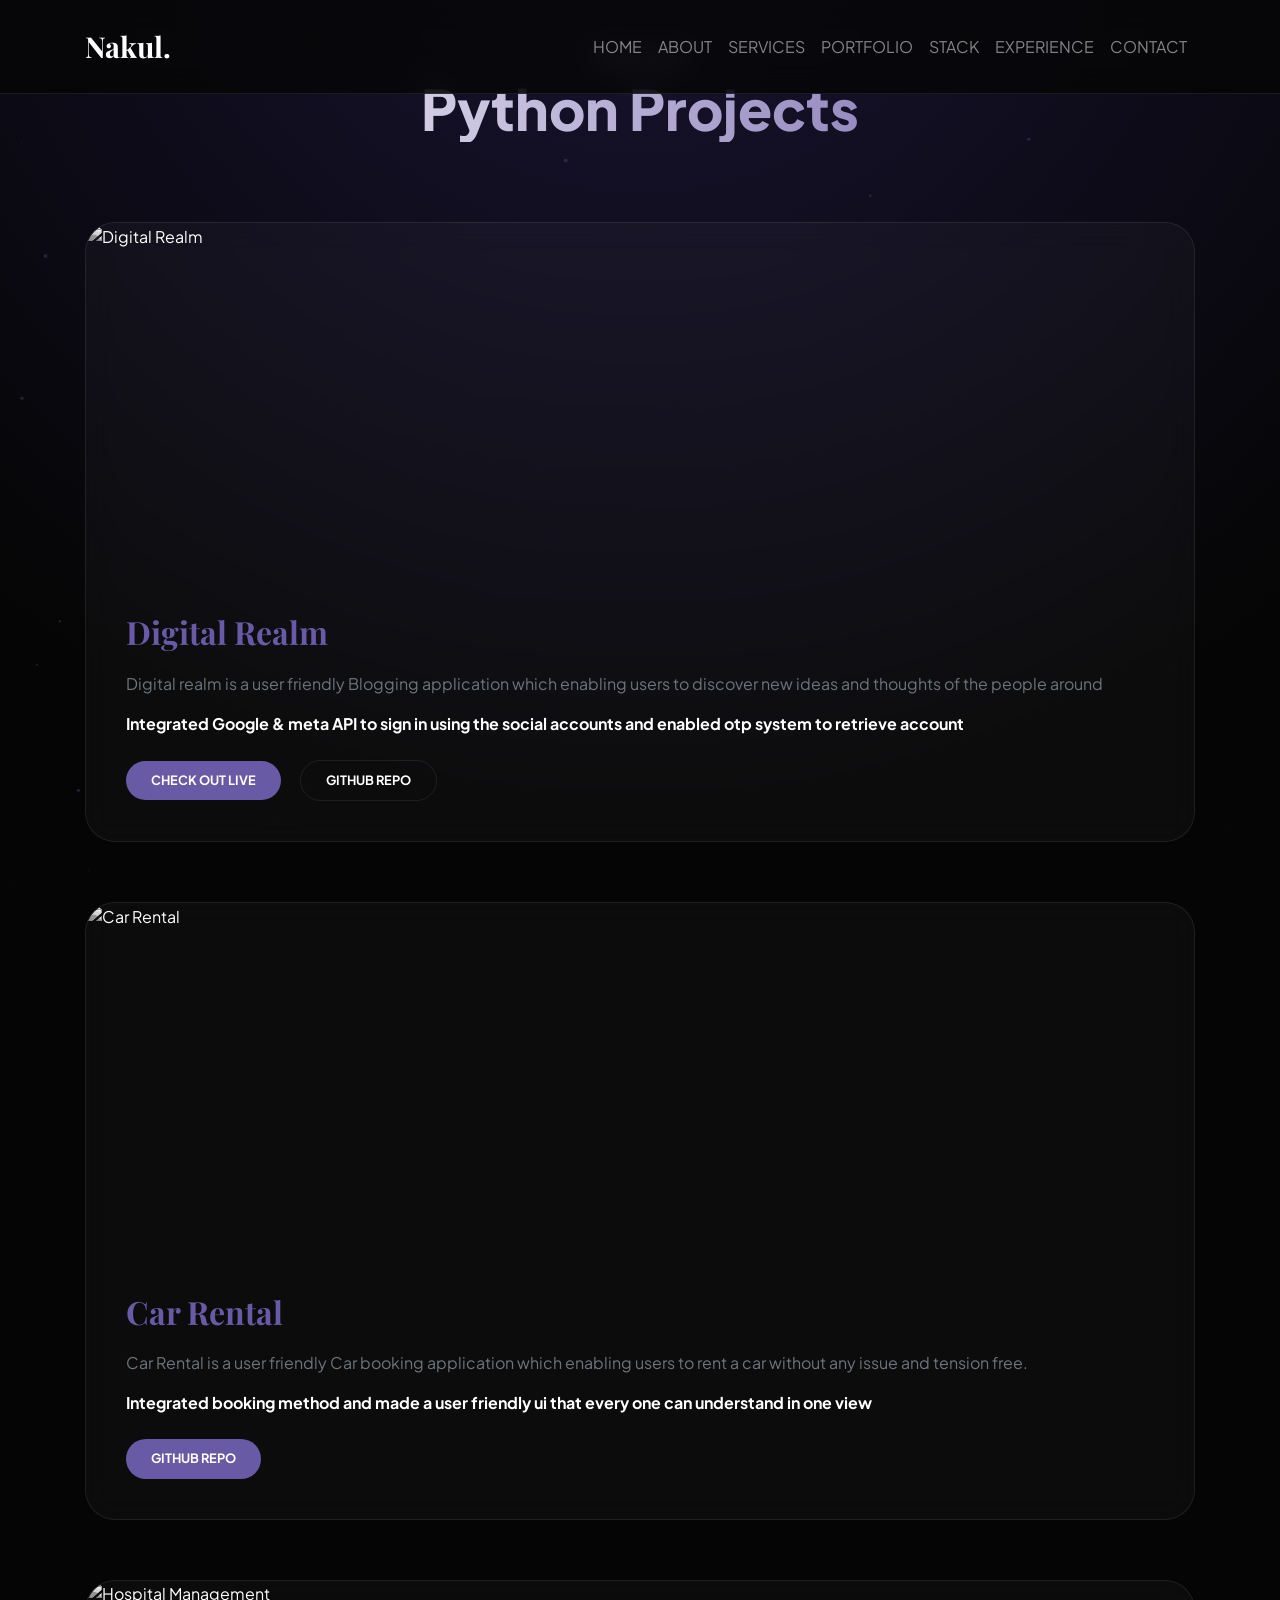
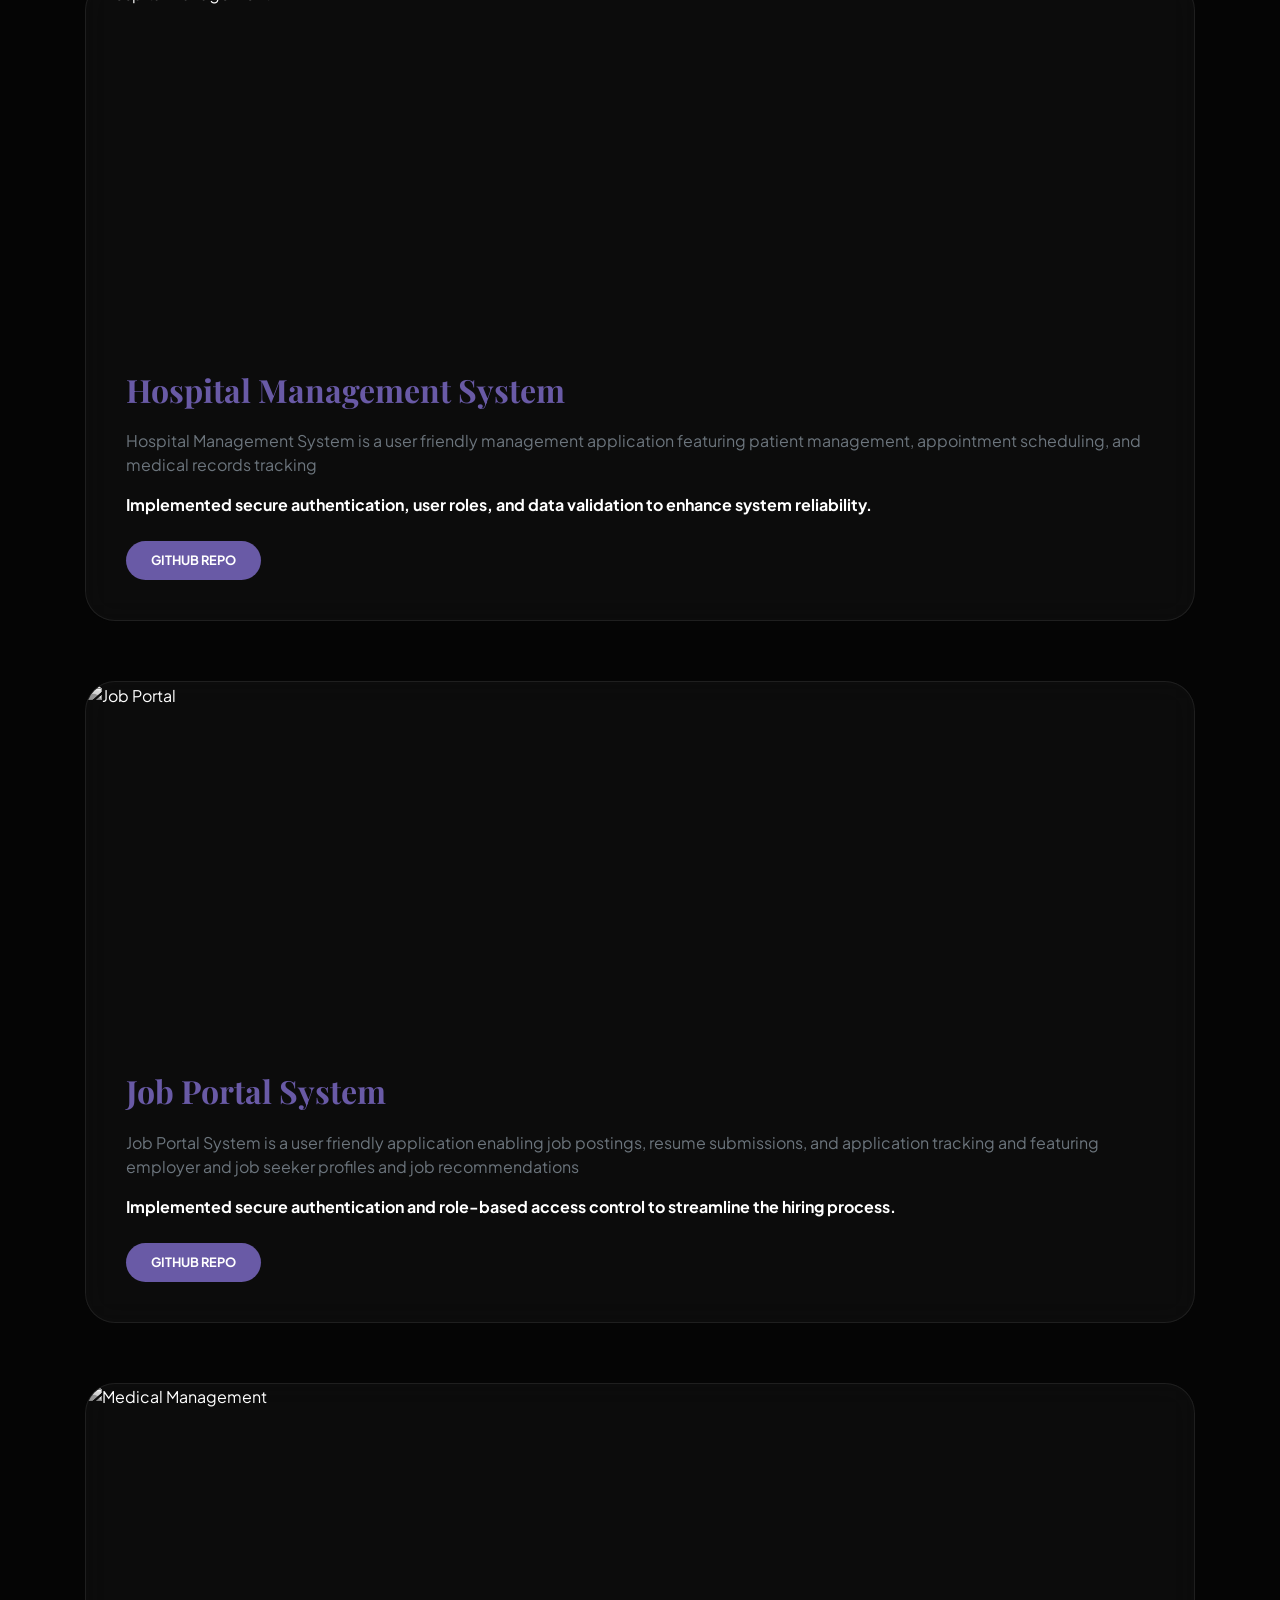
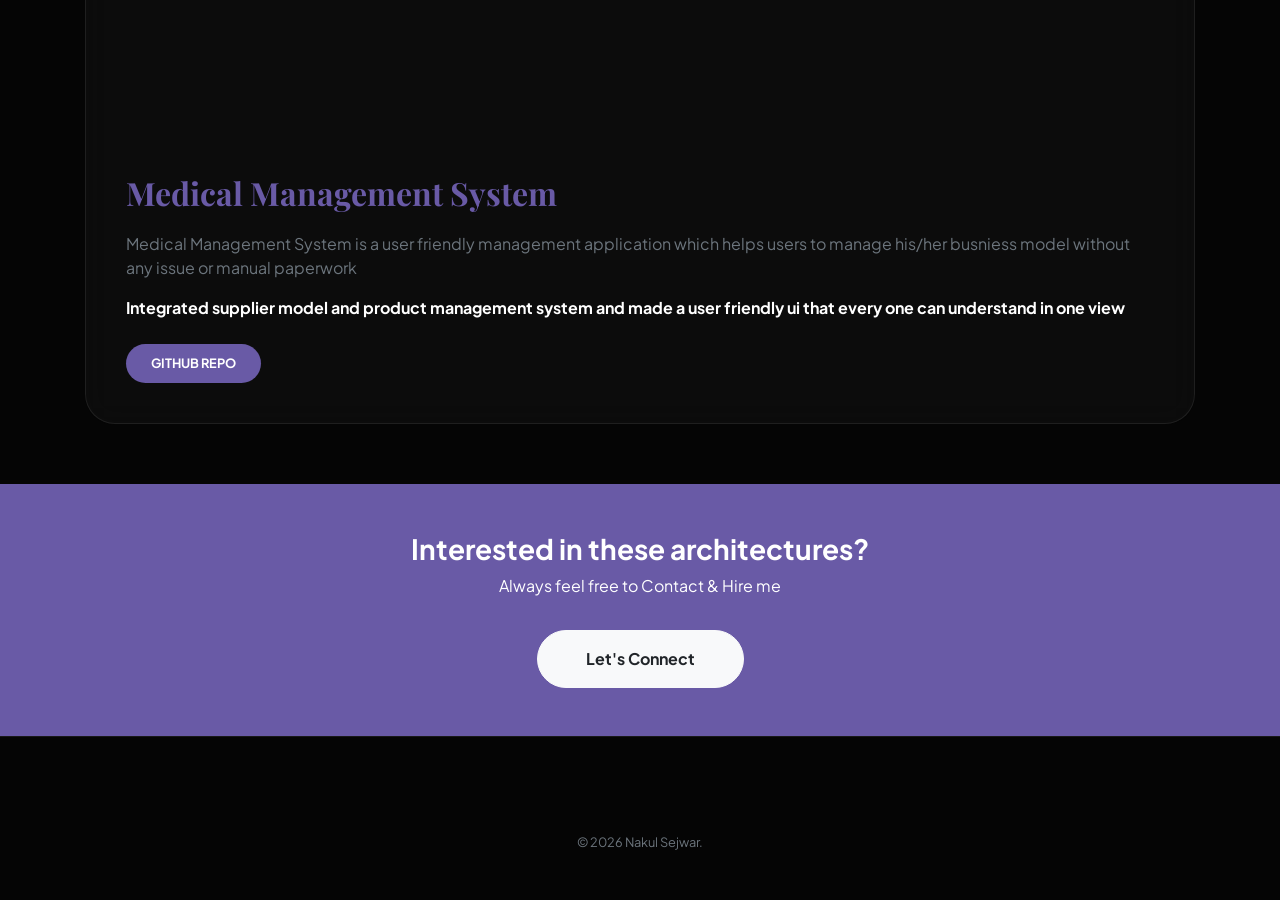
==== python-projects.html @ b9fcd489 "update" ====
<!DOCTYPE html>
<html lang="en">
<head>
    <meta charset="utf-8">
    <meta name="viewport" content="width=device-width, initial-scale=1, shrink-to-fit=no">
    <meta name="author" content="Nakul">
    <title>Python Projects | Nakul Sejwar</title>
    
    <link href="https://fonts.googleapis.com/css2?family=Plus+Jakarta+Sans:wght@300;400;600;800&family=Playfair+Display:ital,wght@0,700;1,700&display=swap" rel="stylesheet">
    <link rel="stylesheet" href="assets/vendors/themify-icons/css/themify-icons.css">
    <link rel="stylesheet" href="https://stackpath.bootstrapcdn.com/bootstrap/4.4.1/css/bootstrap.min.css">
    
    <style>
        :root {
            --bg-dark: #050505;
            --accent: #695aa6;
            --glass: rgba(255, 255, 255, 0.03);
            --glass-border: rgba(255, 255, 255, 0.08);
            --text-main: #ffffff;
            --text-muted: #a0a0a0;
        }

        body {
            background-color: var(--bg-dark);
            color: var(--text-main);
            font-family: 'Plus Jakarta Sans', sans-serif;
            scroll-behavior: smooth;
            overflow-x: hidden;
        }

        /* --- PARALLAX BACKGROUND --- */
        .premium-bg {
            position: fixed;
            top: 0; left: 0; width: 100%; height: 100%;
            background: radial-gradient(circle at 50% -20%, #1a1535 0%, var(--bg-dark) 80%);
            z-index: -1;
        }

        #bg-canvas {
            position: fixed;
            top: 0; left: 0; z-index: -1; opacity: 0.3;
        }

        /* --- Navigation --- */
        .custom-navbar {
            padding: 20px;
            background: rgba(5, 5, 5, 0.8) !important;
            backdrop-filter: blur(15px);
            border-bottom: 1px solid var(--glass-border);
        }
        .navbar-brand { font-family: 'Playfair Display', serif; font-size: 1.8rem; font-weight: 700; color: #fff !important; }

        /* --- Project Cards (Extraordinary Style) --- */
        .blog-card {
            background: var(--glass);
            border: 1px solid var(--glass-border);
            backdrop-filter: blur(15px);
            border-radius: 30px;
            margin-bottom: 60px;
            overflow: hidden;
            transition: 0.5s cubic-bezier(0.2, 0.8, 0.2, 1);
            text-align: left;
            display: flex;
            flex-direction: column;
        }

        .blog-card:hover {
            border-color: var(--accent);
            box-shadow: 0 25px 50px rgba(0,0,0,0.5);
        }

        .blog-card-header {
            overflow: hidden;
            height: 350px;
            position: relative;
        }

        .blog-card-img {
            width: 100%;
            height: 100%;
            object-fit: cover;
            filter: grayscale(100%);
            transition: 0.8s ease;
        }

        .blog-card:hover .blog-card-img {
            filter: grayscale(0%);
            transform: scale(1.05);
        }

        .blog-card-body {
            padding: 40px;
        }

        .blog-card-title {
            font-family: 'Playfair Display', serif;
            font-weight: 700;
            font-size: 2rem;
            color: var(--accent);
            margin-bottom: 20px;
        }

        .btn-check-live {
            background: var(--accent);
            color: white !important;
            border-radius: 50px;
            padding: 10px 25px;
            font-weight: 700;
            border: none;
            transition: 0.3s;
            text-transform: uppercase;
            font-size: 0.8rem;
        }

        .btn-github {
            background: transparent;
            color: white !important;
            border: 1px solid var(--glass-border);
            border-radius: 50px;
            padding: 10px 25px;
            font-weight: 700;
            transition: 0.3s;
            text-transform: uppercase;
            font-size: 0.8rem;
        }

        .btn-github:hover {
            background: rgba(255,255,255,0.1);
            border-color: #fff;
        }

        /* --- Animations --- */
        .reveal { opacity: 0; transform: translateY(50px); transition: 1s cubic-bezier(0.2, 0.8, 0.2, 1); }
        .reveal.active { opacity: 1; transform: translateY(0); }

        .section-title {
            font-size: 3.5rem;
            font-weight: 800;
            margin-bottom: 80px;
            background: linear-gradient(to right, #fff, var(--accent));
            -webkit-background-clip: text;
            -webkit-text-fill-color: transparent;
        }
    </style>
</head>
<body data-spy="scroll" data-target=".navbar" data-offset="40">

    <div class="premium-bg"></div>
    <canvas id="bg-canvas"></canvas>

    <nav class="navbar navbar-expand-lg navbar-dark custom-navbar fixed-top">
        <div class="container">
            <a class="navbar-brand" href="index.html">Nakul.</a>
            <button class="navbar-toggler" type="button" data-toggle="collapse" data-target="#navContent">
                <span class="ti-menu" style="color: #fff;"></span>
            </button>
            <div class="collapse navbar-collapse" id="navContent">
                <ul class="navbar-nav ml-auto">
                    <li class="nav-item"><a class="nav-link" href="index.html">HOME</a></li>
                    <li class="nav-item"><a class="nav-link" href="index.html#about">ABOUT</a></li>
                    <li class="nav-item"><a class="nav-link" href="index.html#service">SERVICES</a></li>
                    <li class="nav-item"><a class="nav-link" href="index.html#portfolio">PORTFOLIO</a></li>
                    <li class="nav-item"><a class="nav-link" href="index.html#skills">STACK</a></li>
                    <li class="nav-item"><a class="nav-link" href="index.html#experience">EXPERIENCE</a></li>
                    <li class="nav-item"><a class="nav-link" href="index.html#contact">CONTACT</a></li>
                </ul>
            </div>
        </div>
    </nav>

    <section class="section mt-5" id="project">
        <div class="container text-center">
            <h6 class="reveal section-subtitle">Master Suite</h6>
            <h2 class="reveal section-title">Python Projects</h2>

            <div class="blog-card reveal tilt-effect">
                <div class="blog-card-header">
                    <img src="assets/imgs/img1.png" class="blog-card-img" alt="Digital Realm">
                </div>
                <div class="blog-card-body">
                    <h5 class="blog-card-title">Digital Realm</h5>
                    <p class="text-muted">Digital realm is a user friendly Blogging application which enabling users to discover new ideas and thoughts of the people around</p>
                    <p><b>Integrated Google & meta API to sign in using the social accounts and enabled otp system to retrieve account</b></p>
                    
                    <div class="mt-4">
                        <a href="https://digital-realm.vercel.app/" class="btn btn-check-live mr-3">Check out live</a>
                        <a href="https://github.com/nakulsejwar/Digital-Realm" class="btn btn-github">Github Repo</a>
                    </div>
                </div>
            </div>

            <div class="blog-card reveal tilt-effect">
                <div class="blog-card-header">
                    <img src="assets/imgs/img2.png" class="blog-card-img" alt="Car Rental">
                </div>
                <div class="blog-card-body">
                    <h5 class="blog-card-title">Car Rental</h5>
                    <p class="text-muted">Car Rental is a user friendly Car booking application which enabling users to rent a car without any issue and tension free.</p>
                    <p><b>Integrated booking method and made a user friendly ui that every one can understand in one view</b></p>
                    
                    <div class="mt-4">
                        <a href="https://github.com/nakulsejwar/car-rental-management-system" class="btn btn-check-live">Github Repo</a>
                    </div>
                </div>
            </div>

            <div class="blog-card reveal tilt-effect">
                <div class="blog-card-header">
                    <img src="assets/imgs/img4.png" class="blog-card-img" alt="Hospital Management">
                </div>
                <div class="blog-card-body">
                    <h5 class="blog-card-title">Hospital Management System</h5>
                    <p class="text-muted">Hospital Management System is a user friendly management application featuring patient management, appointment scheduling, and medical records tracking</p>
                    <p><b>Implemented secure authentication, user roles, and data validation to enhance system reliability.</b></p>
                    
                    <div class="mt-4">
                        <a href="https://github.com/nakulsejwar/HMS-system" class="btn btn-check-live">Github Repo</a>
                    </div>
                </div>
            </div>

            <div class="blog-card reveal tilt-effect">
                <div class="blog-card-header">
                    <img src="assets/imgs/img5.png" class="blog-card-img" alt="Job Portal">
                </div>
                <div class="blog-card-body">
                    <h5 class="blog-card-title">Job Portal System</h5>
                    <p class="text-muted">Job Portal System is a user friendly application enabling job postings, resume submissions, and application tracking and featuring employer and job seeker profiles and job recommendations</p>
                    <p><b>Implemented secure authentication and role-based access control to streamline the hiring process.</b></p>
                    
                    <div class="mt-4">
                        <a href="https://github.com/nakulsejwar/Job-Portal" class="btn btn-check-live">Github Repo</a>
                    </div>
                </div>
            </div>

            <div class="blog-card reveal tilt-effect">
                <div class="blog-card-header">
                    <img src="assets/imgs/img3.png" class="blog-card-img" alt="Medical Management">
                </div>
                <div class="blog-card-body">
                    <h5 class="blog-card-title">Medical Management System</h5>
                    <p class="text-muted">Medical Management System is a user friendly management application which helps users to manage his/her busniess model without any issue or manual paperwork</p>
                    <p><b>Integrated supplier model and product management system and made a user friendly ui that every one can understand in one view</b></p>
                    
                    <div class="mt-4">
                        <a href="https://github.com/nakulsejwar/Medical-management-system" class="btn btn-check-live">Github Repo</a>
                    </div>
                </div>
            </div>

        </div>
    </section>

    <section class="section py-5 text-center" style="background: var(--accent);">
        <div class="container">
            <h3 class="font-weight-bold">Interested in these architectures?</h3>
            <p>Always feel free to Contact & Hire me</p>
            <a href="index.html#contact" class="btn btn-light rounded-pill px-5 py-3 font-weight-bold mt-3">Let's Connect</a>
        </div>
    </section>

    <footer class="py-5" style="border-top: 1px solid var(--glass-border);">
        <div class="container text-center">
            <div class="social-links mb-4">
                <a href="https://www.linkedin.com/in/nakulsejwar/" class="mx-3 text-white"><i class="ti-linkedin"></i></a>
                <a href="https://github.com/nakulsejwar/" class="mx-3 text-white"><i class="ti-github"></i></a>
            </div>
            <p class="mb-0 text-muted small">&copy; <script>document.write(new Date().getFullYear())</script> Nakul Sejwar.</p>
        </div>
    </footer>

    <script src="https://code.jquery.com/jquery-3.4.1.min.js"></script>
    <script src="https://stackpath.bootstrapcdn.com/bootstrap/4.4.1/js/bootstrap.bundle.min.js"></script>
    <script>
        // 1. Reveal Animation
        function reveal() {
            var reveals = document.querySelectorAll(".reveal");
            reveals.forEach(r => {
                var windowHeight = window.innerHeight;
                var elementTop = r.getBoundingClientRect().top;
                if (elementTop < windowHeight - 100) r.classList.add("active");
            });
        }
        window.addEventListener("scroll", reveal);
        $(document).ready(reveal);

        // 2. 3D Tilt Engine - Refined for Subtlety
        const cards = document.querySelectorAll('.tilt-effect');

        cards.forEach(card => {
            card.addEventListener('mousemove', (e) => {
                const rect = card.getBoundingClientRect();
                
                // Calculate mouse position relative to center of card
                const x = e.clientX - rect.left - rect.width / 2;
                const y = e.clientY - rect.top - rect.height / 2;
                
                /**
                 * FIXES:
                 * 1. Increased divisor (45) = less rotation, more professional.
                 * 2. Removed translateY = no more shifting/jumping.
                 */
                const rotationX = -y / 45; 
                const rotationY = x / 45;

                card.style.transform = `perspective(1000px) rotateX(${rotationX}deg) rotateY(${rotationY}deg)`;
            });

            card.addEventListener('mouseleave', () => {
                // Return to perfectly flat state without the vertical shift
                card.style.transform = `perspective(1000px) rotateX(0deg) rotateY(0deg)`;
            });
        });

        // 3. Simple Particles
        const canvas = document.getElementById('bg-canvas');
        const ctx = canvas.getContext('2d');
        canvas.width = window.innerWidth;
        canvas.height = window.innerHeight;
        let pArray = Array.from({length: 50}, () => ({
            x: Math.random() * canvas.width,
            y: Math.random() * canvas.height,
            size: Math.random() * 2,
            vX: Math.random() * 0.4 - 0.2,
            vY: Math.random() * 0.4 - 0.2
        }));
        function draw() {
            ctx.clearRect(0,0,canvas.width,canvas.height);
            ctx.fillStyle = "#695aa6";
            pArray.forEach(p => {
                p.x += p.vX; p.y += p.vY;
                if(p.x < 0 || p.x > canvas.width) p.vX *= -1;
                if(p.y < 0 || p.y > canvas.height) p.vY *= -1;
                ctx.beginPath(); ctx.arc(p.x,p.y,p.size,0,Math.PI*2); ctx.fill();
            });
            requestAnimationFrame(draw);
        }
        draw();
    </script>
</body>
</html>
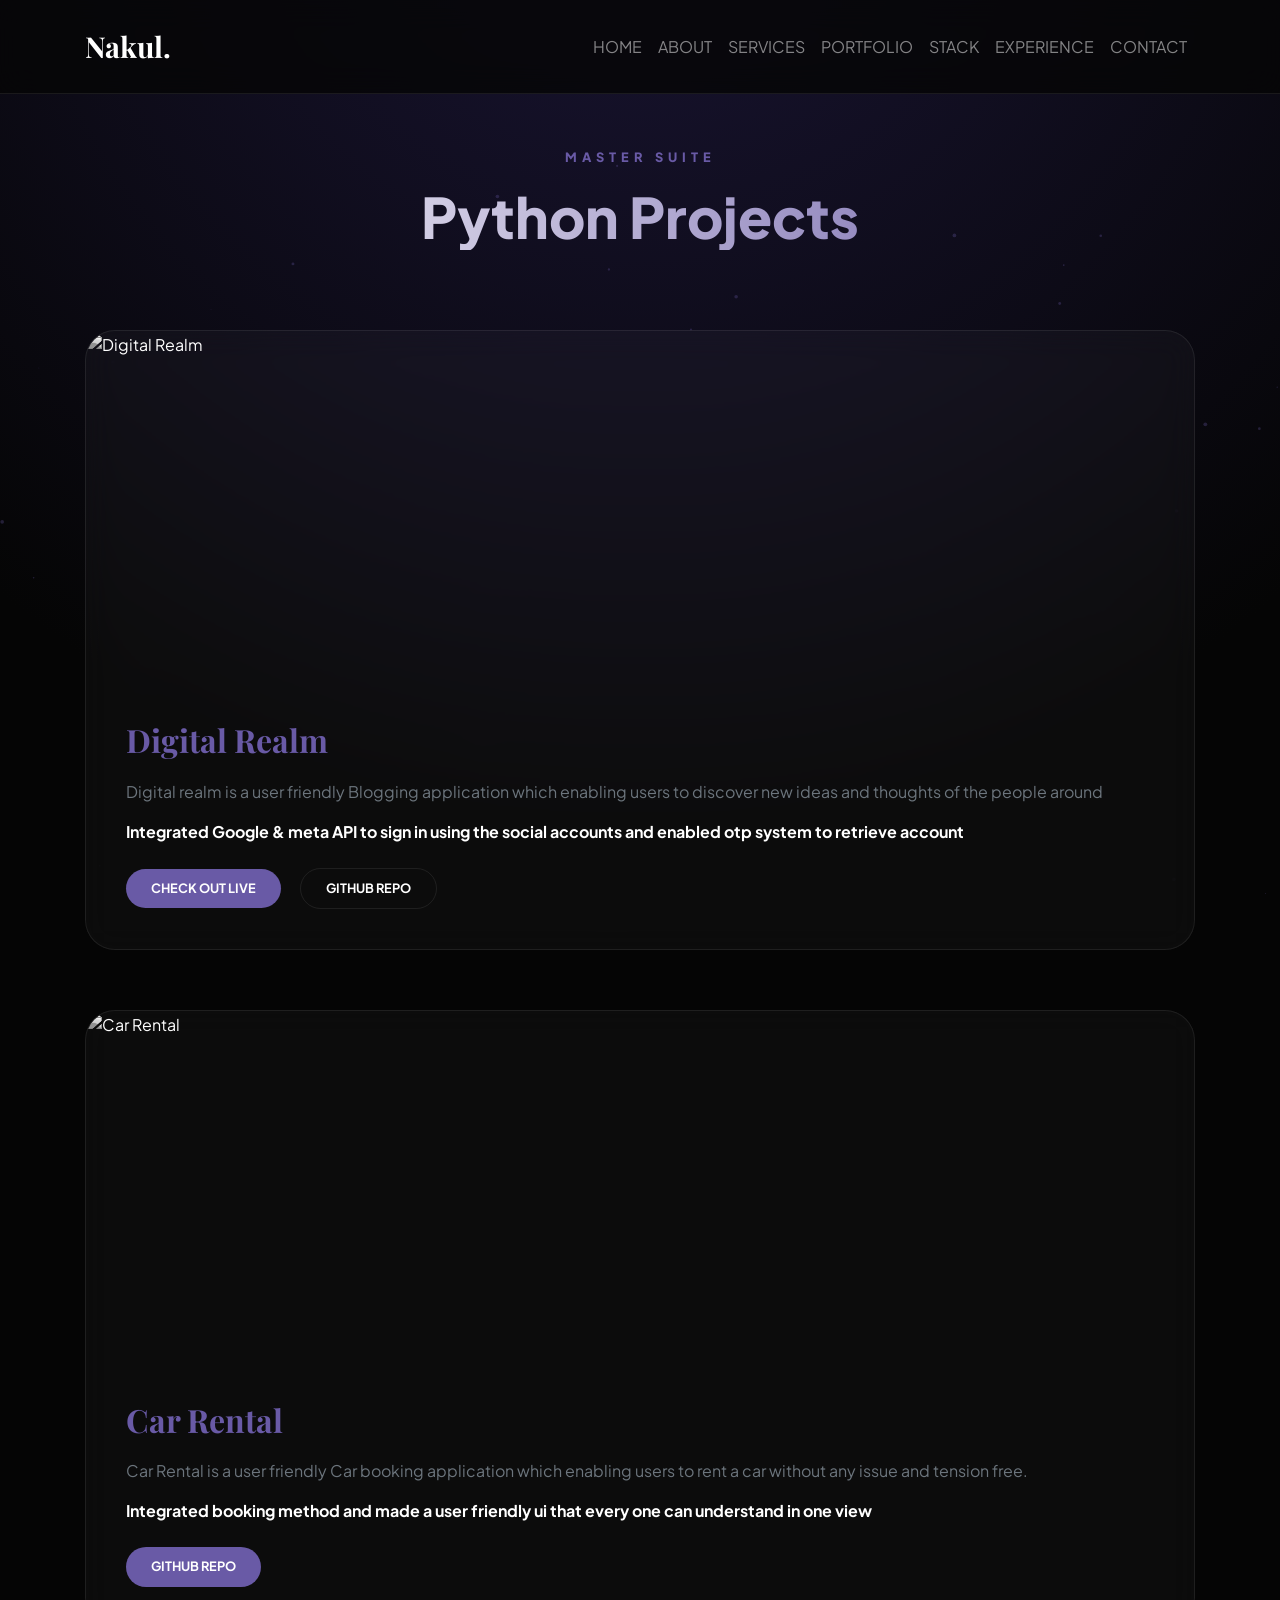
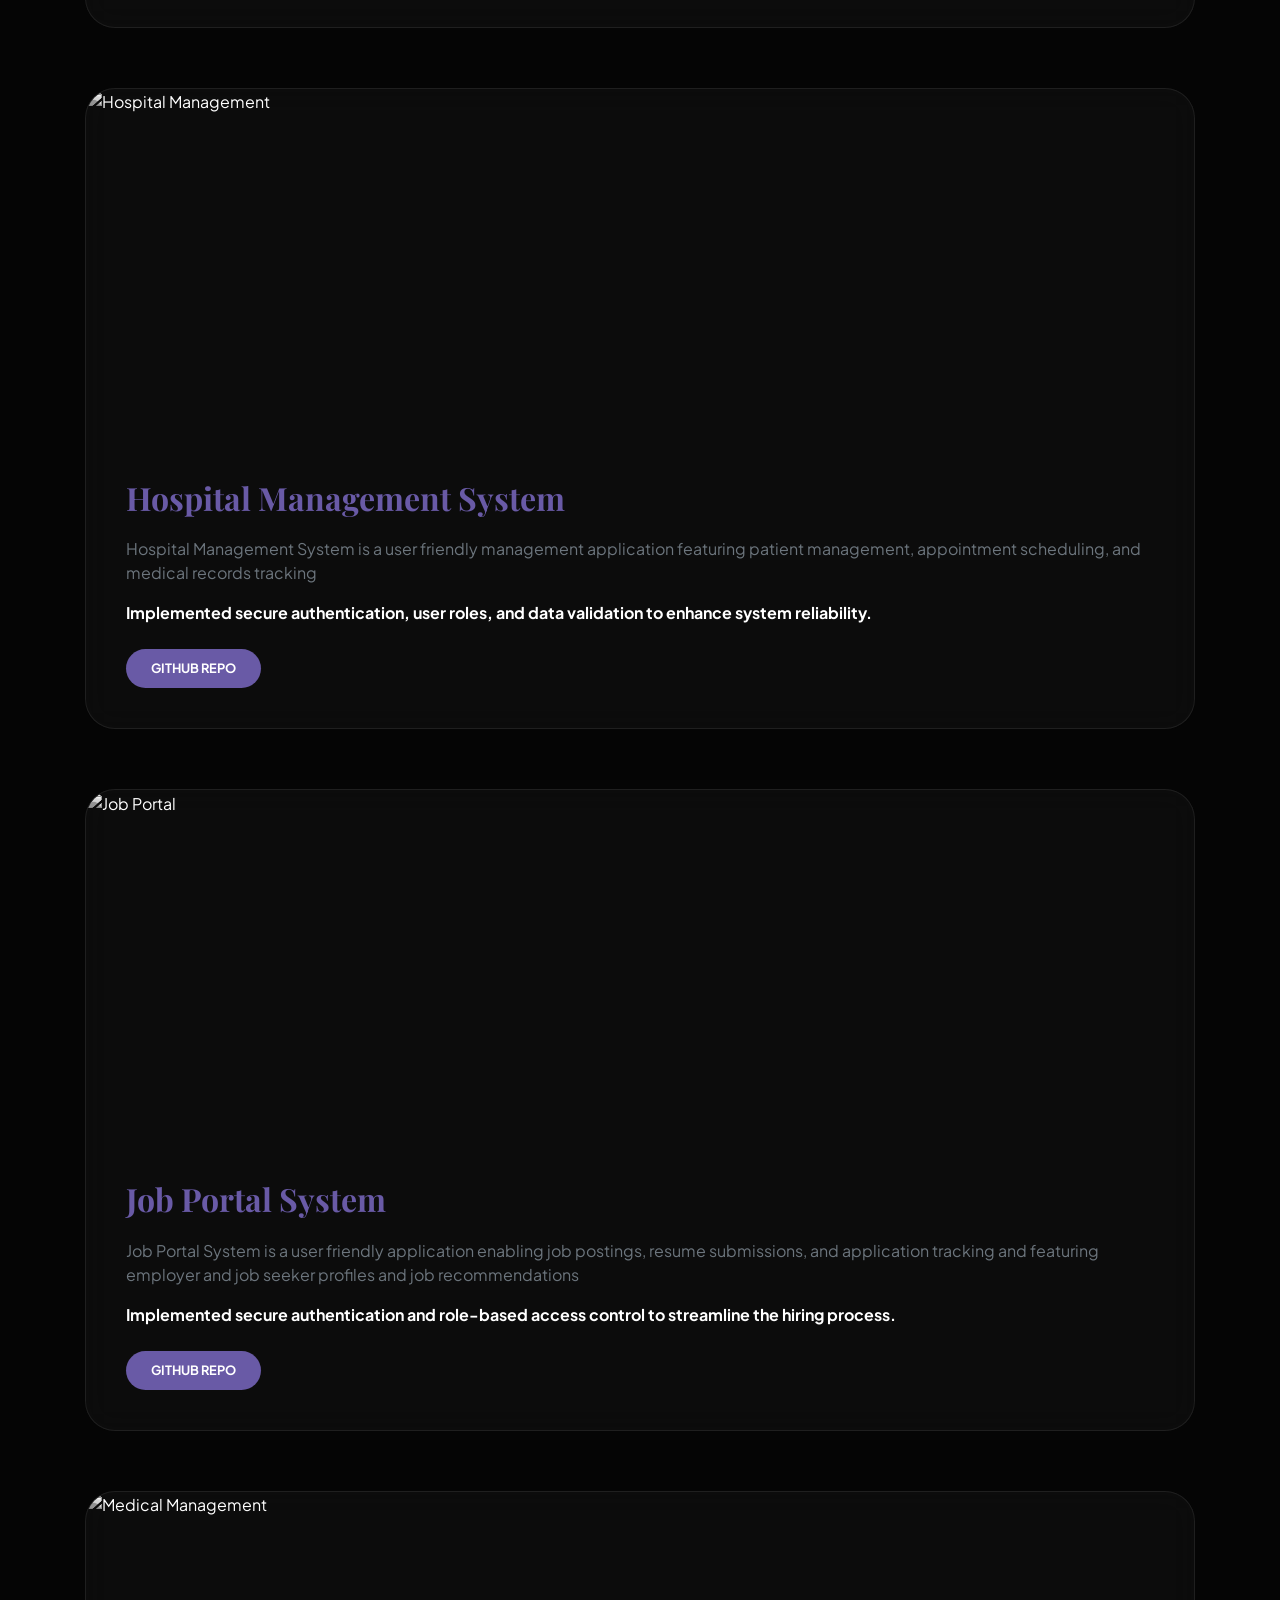
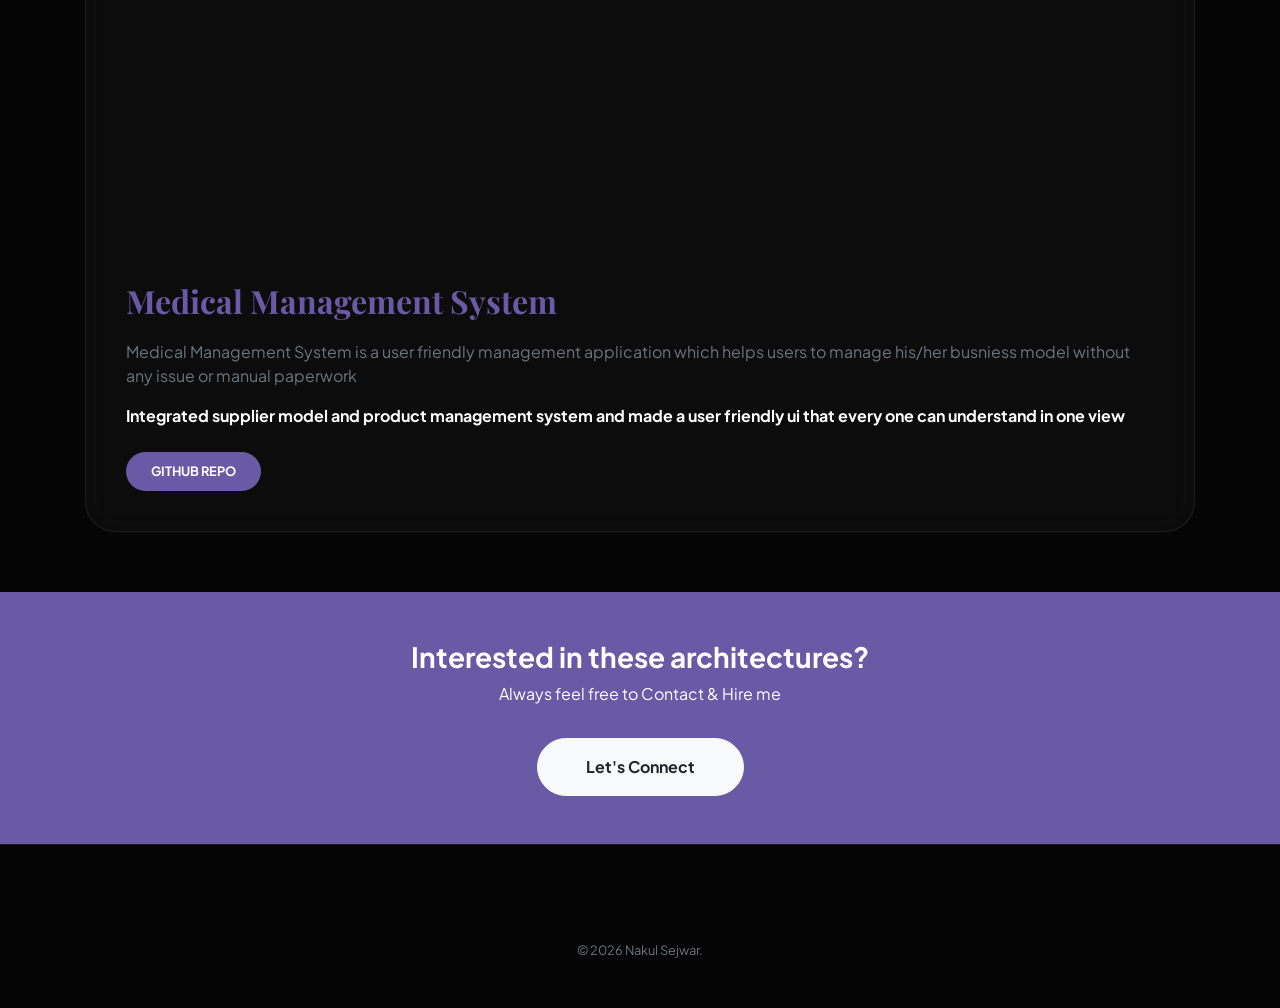
==== commit e8deaafa: "update" ====
--- a/python-projects.html
+++ b/python-projects.html
@@ -168,9 +168,9 @@
         </div>
     </nav>
 
-    <section class="section mt-5" id="project">
+    <section class="section mt-5" id="project" style="padding-top: 100px;">
         <div class="container text-center">
-            <h6 class="reveal section-subtitle">Master Suite</h6>
+            <p style="color: var(--accent); letter-spacing: 5px; font-weight: 800; text-transform: uppercase; font-size: 0.8rem;">Master Suite</p>
             <h2 class="reveal section-title">Python Projects</h2>
 
             <div class="blog-card reveal tilt-effect">
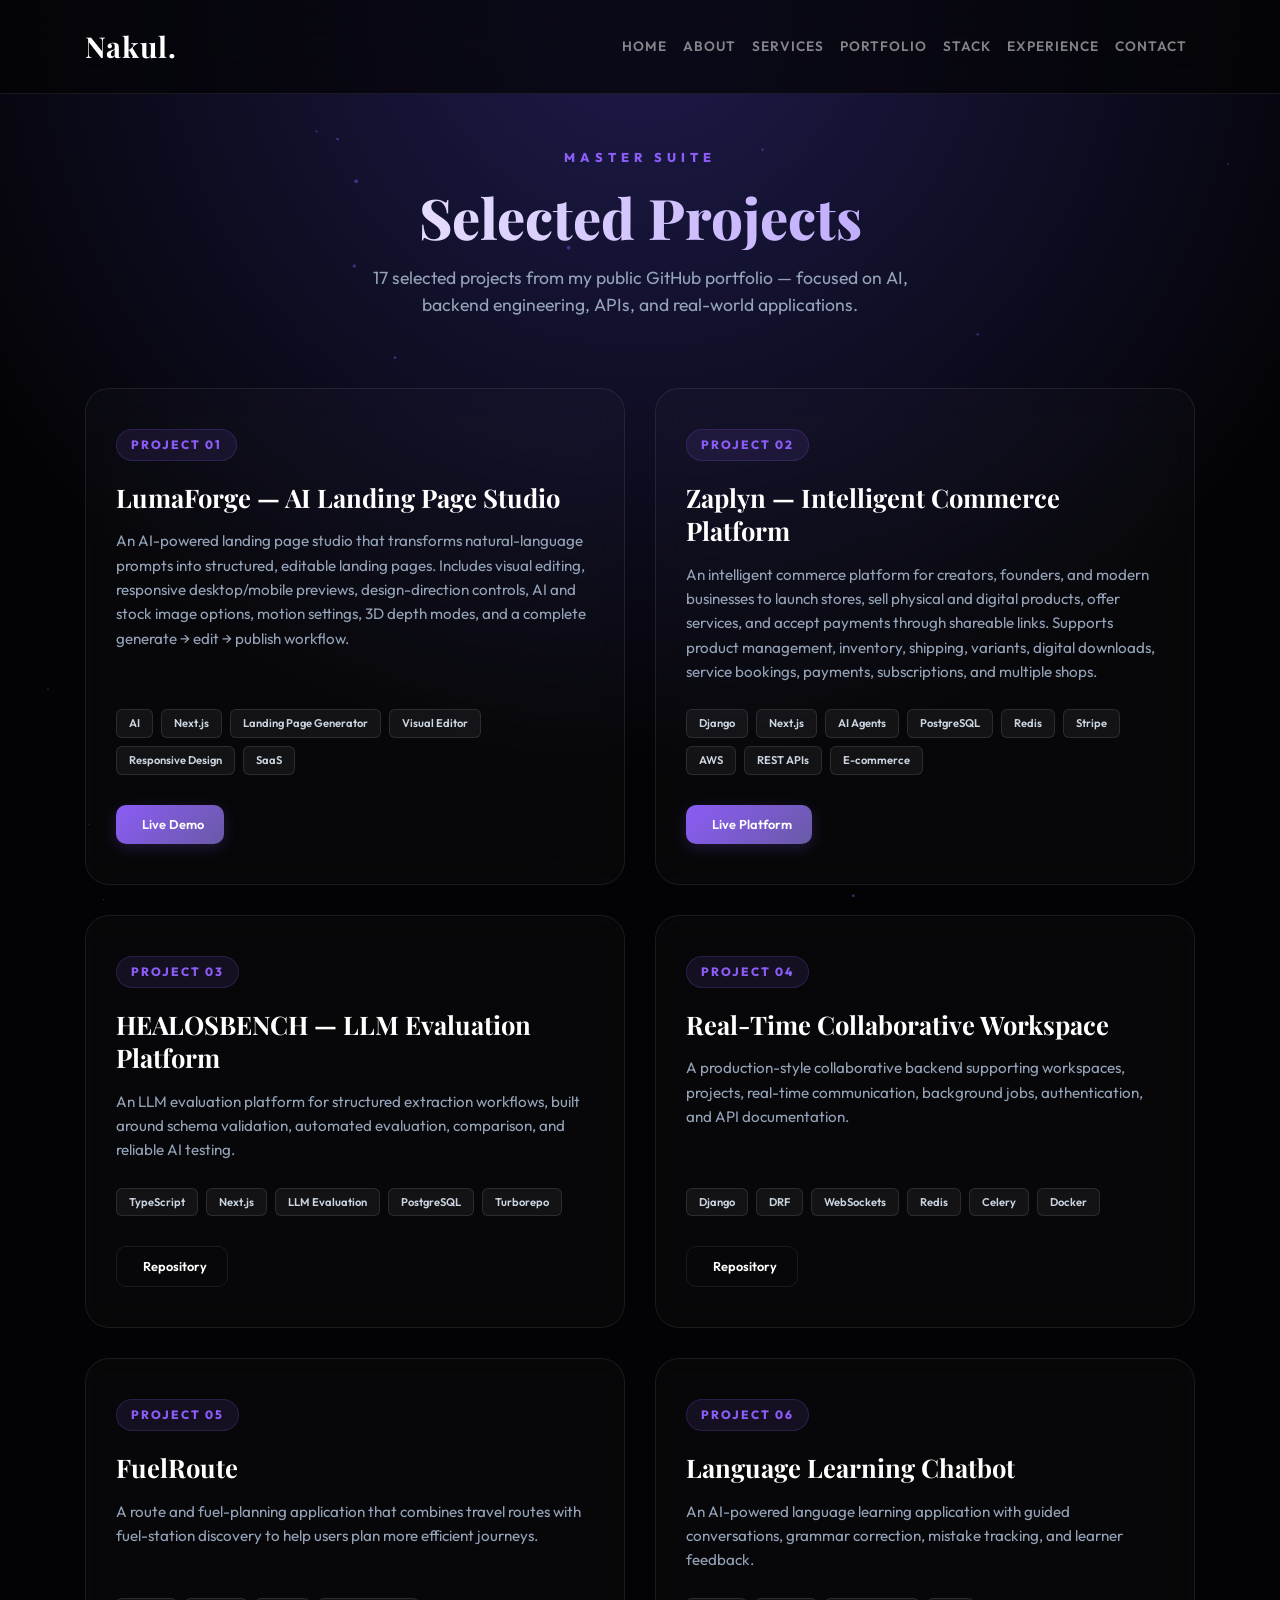
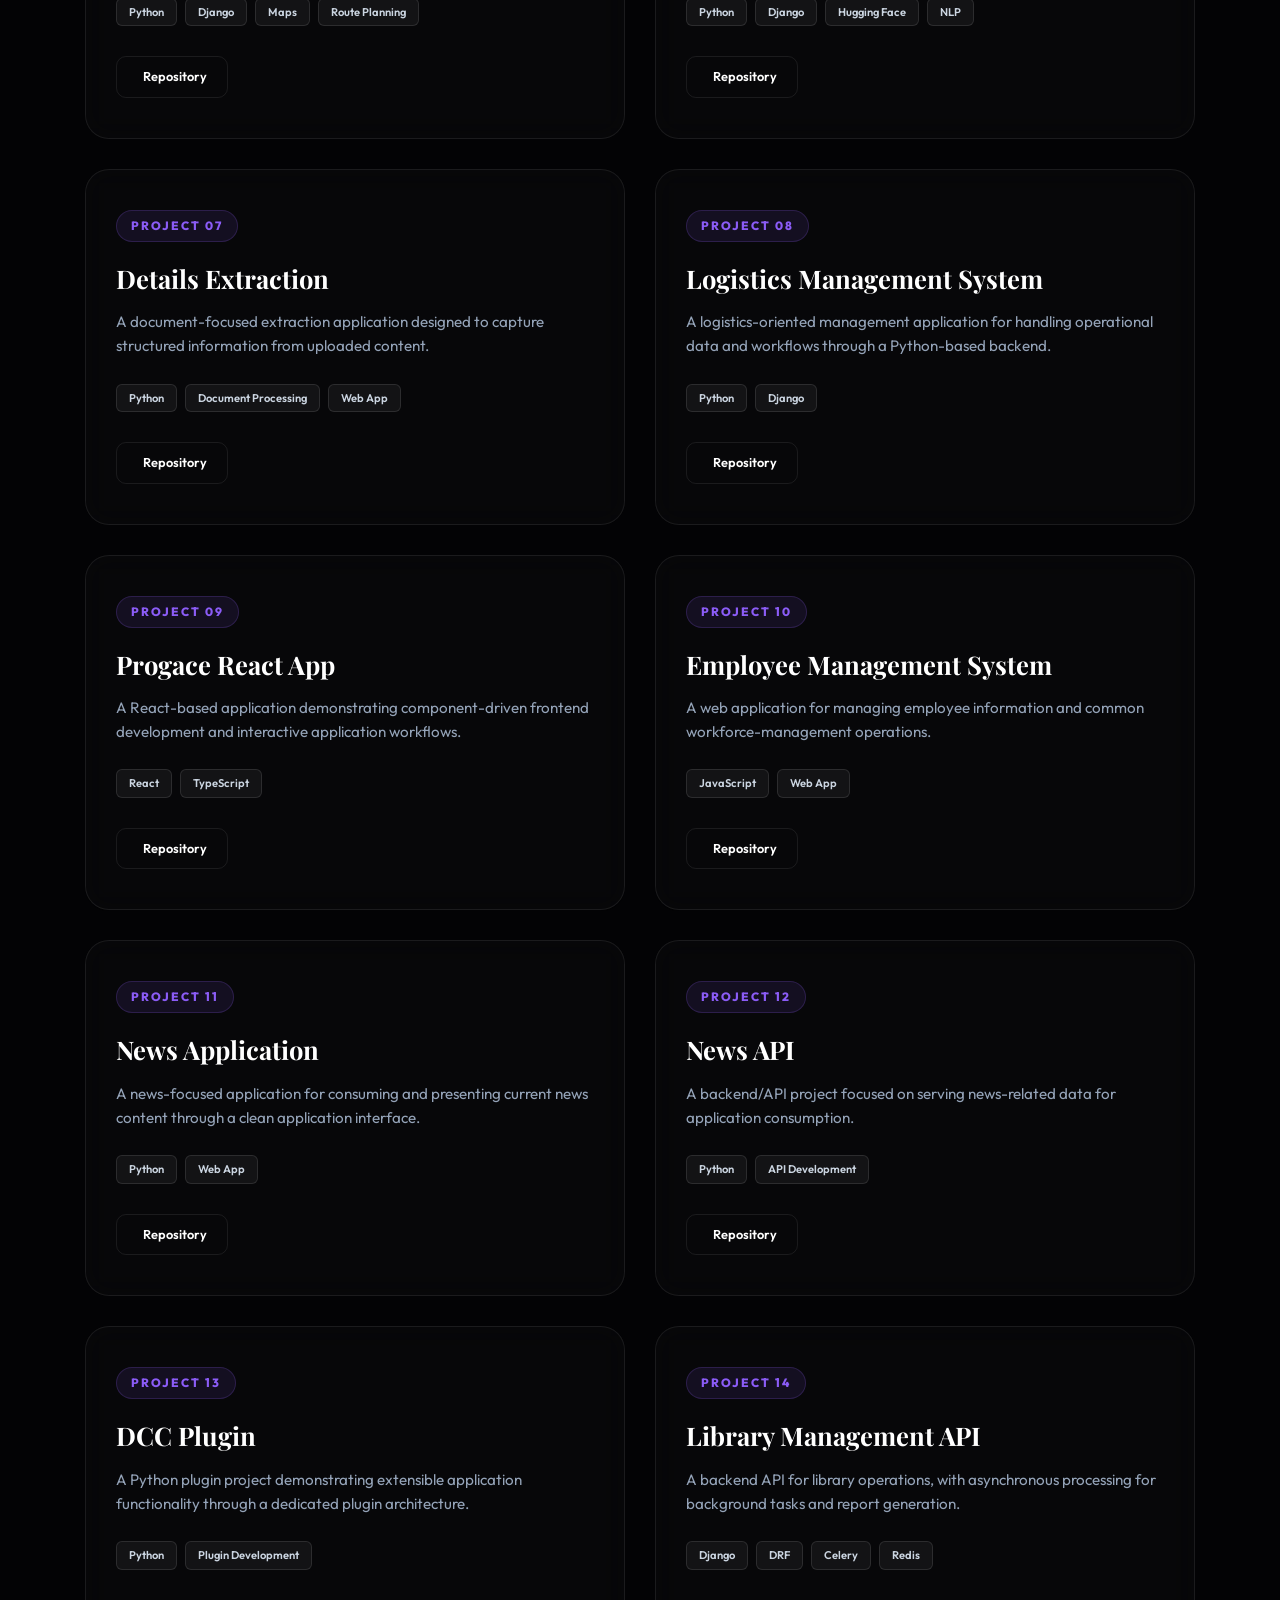
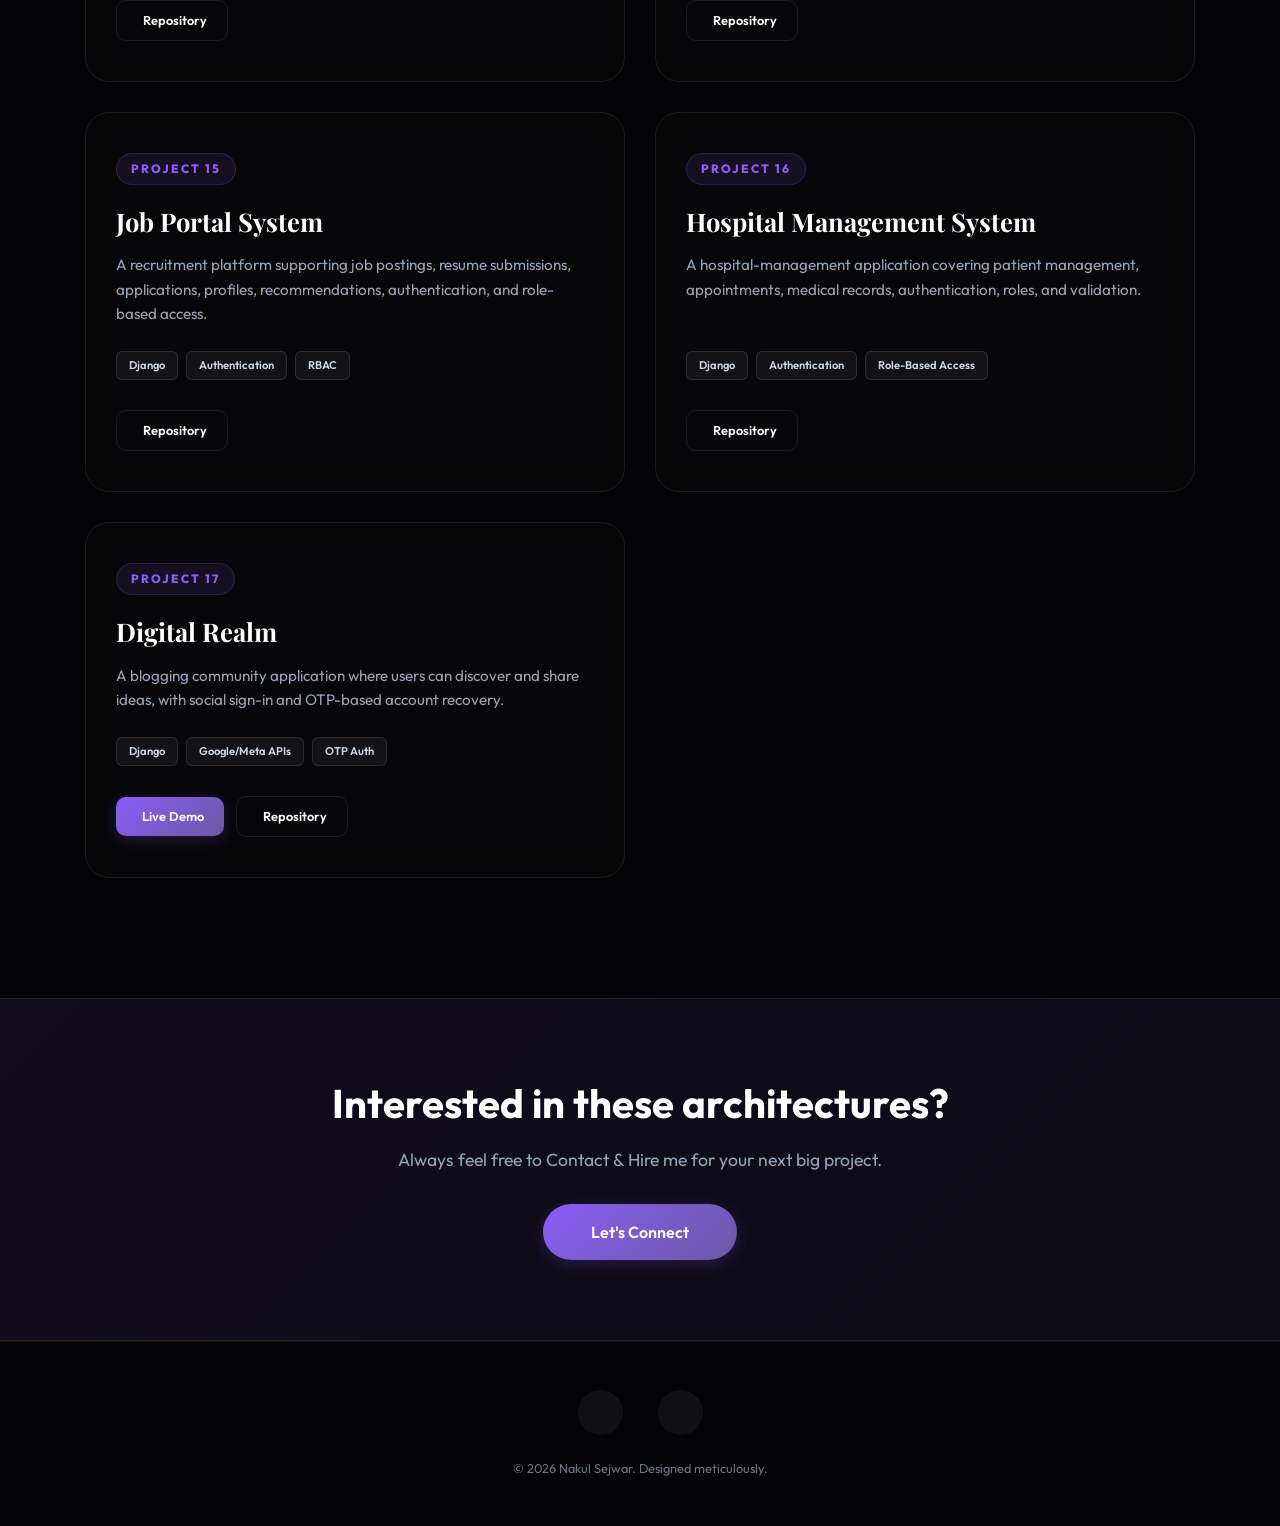
==== commit f1886026: "update" ====
--- a/python-projects.html
+++ b/python-projects.html
@@ -6,24 +6,27 @@
     <meta name="author" content="Nakul">
     <title>Python Projects | Nakul Sejwar</title>
     
-    <link href="https://fonts.googleapis.com/css2?family=Plus+Jakarta+Sans:wght@300;400;600;800&family=Playfair+Display:ital,wght@0,700;1,700&display=swap" rel="stylesheet">
+    <link href="https://fonts.googleapis.com/css2?family=Outfit:wght@300;400;600;800&family=Playfair+Display:ital,wght@0,700;1,700&display=swap" rel="stylesheet">
     <link rel="stylesheet" href="assets/vendors/themify-icons/css/themify-icons.css">
     <link rel="stylesheet" href="https://stackpath.bootstrapcdn.com/bootstrap/4.4.1/css/bootstrap.min.css">
     
     <style>
         :root {
-            --bg-dark: #050505;
-            --accent: #695aa6;
+            --bg-dark: #030305;
+            --bg-surface: rgba(255, 255, 255, 0.02);
+            --accent: #8b5cf6;
+            --secondary: #695aa6;
             --glass: rgba(255, 255, 255, 0.03);
             --glass-border: rgba(255, 255, 255, 0.08);
-            --text-main: #ffffff;
-            --text-muted: #a0a0a0;
+            --glass-border-hover: rgba(255, 255, 255, 0.2);
+            --text-main: #f8fafc;
+            --text-muted: #94a3b8;
         }
 
         body {
             background-color: var(--bg-dark);
             color: var(--text-main);
-            font-family: 'Plus Jakarta Sans', sans-serif;
+            font-family: 'Outfit', sans-serif;
             scroll-behavior: smooth;
             overflow-x: hidden;
         }
@@ -32,114 +35,252 @@
         .premium-bg {
             position: fixed;
             top: 0; left: 0; width: 100%; height: 100%;
-            background: radial-gradient(circle at 50% -20%, #1a1535 0%, var(--bg-dark) 80%);
+            background: radial-gradient(circle at 50% 0%, #1e1b4b 0%, var(--bg-dark) 70%);
             z-index: -1;
         }
 
         #bg-canvas {
             position: fixed;
-            top: 0; left: 0; z-index: -1; opacity: 0.3;
+            top: 0; left: 0; z-index: -1; opacity: 0.4;
         }
 
         /* --- Navigation --- */
         .custom-navbar {
             padding: 20px;
-            background: rgba(5, 5, 5, 0.8) !important;
-            backdrop-filter: blur(15px);
+            background: rgba(3, 3, 5, 0.7) !important;
+            backdrop-filter: blur(20px);
             border-bottom: 1px solid var(--glass-border);
         }
-        .navbar-brand { font-family: 'Playfair Display', serif; font-size: 1.8rem; font-weight: 700; color: #fff !important; }
-
-        /* --- Project Cards (Extraordinary Style) --- */
+        .navbar-brand { font-family: 'Playfair Display', serif; font-size: 1.8rem; font-weight: 700; color: #fff !important; letter-spacing: 1px; }
+        .nav-link { font-weight: 600; font-size: 0.85rem; letter-spacing: 1px; text-transform: uppercase; transition: 0.3s; }
+        .nav-link:hover { color: var(--accent) !important; }
+
+        /* --- Project Grid Layout --- */
+        .projects-grid {
+            display: grid;
+            grid-template-columns: repeat(auto-fill, minmax(360px, 1fr));
+            gap: 30px;
+            padding: 20px 0;
+        }
+
+        /* --- Project Cards (Text-focused Redesign) --- */
         .blog-card {
-            background: var(--glass);
+            background: var(--bg-surface);
             border: 1px solid var(--glass-border);
             backdrop-filter: blur(15px);
-            border-radius: 30px;
-            margin-bottom: 60px;
+            border-radius: 24px;
+            position: relative;
             overflow: hidden;
-            transition: 0.5s cubic-bezier(0.2, 0.8, 0.2, 1);
+            transition: all 0.4s cubic-bezier(0.4, 0, 0.2, 1);
             text-align: left;
             display: flex;
             flex-direction: column;
+            height: 100%;
+            z-index: 1;
+        }
+
+        /* Glowing effect behind card */
+        .blog-card::before {
+            content: '';
+            position: absolute;
+            top: 0; left: 0; right: 0; height: 100%;
+            background: linear-gradient(180deg, rgba(139,92,246,0.05) 0%, transparent 100%);
+            opacity: 0;
+            transition: opacity 0.5s ease;
+            z-index: -1;
         }
 
         .blog-card:hover {
-            border-color: var(--accent);
-            box-shadow: 0 25px 50px rgba(0,0,0,0.5);
-        }
-
-        .blog-card-header {
-            overflow: hidden;
-            height: 350px;
-            position: relative;
-        }
-
-        .blog-card-img {
-            width: 100%;
+            transform: translateY(-8px);
+            border-color: var(--glass-border-hover);
+            box-shadow: 0 20px 40px rgba(0,0,0,0.5), 0 0 30px rgba(139,92,246,0.1);
+        }
+
+        .blog-card:hover::before {
+            opacity: 1;
+        }
+
+        .blog-card-body {
+            padding: 40px 30px;
+            display: flex;
+            flex-direction: column;
             height: 100%;
-            object-fit: cover;
-            filter: grayscale(100%);
-            transition: 0.8s ease;
-        }
-
-        .blog-card:hover .blog-card-img {
-            filter: grayscale(0%);
-            transform: scale(1.05);
-        }
-
-        .blog-card-body {
-            padding: 40px;
+        }
+
+        .project-meta {
+            display: flex;
+            justify-content: space-between;
+            align-items: center;
+            margin-bottom: 20px;
+        }
+
+        .project-number {
+            color: var(--accent);
+            letter-spacing: 2px;
+            font-size: 0.75rem;
+            font-weight: 800;
+            background: rgba(139, 92, 246, 0.1);
+            padding: 6px 14px;
+            border-radius: 50px;
+            border: 1px solid rgba(139, 92, 246, 0.2);
+            text-transform: uppercase;
         }
 
         .blog-card-title {
             font-family: 'Playfair Display', serif;
             font-weight: 700;
-            font-size: 2rem;
-            color: var(--accent);
-            margin-bottom: 20px;
+            font-size: 1.6rem;
+            color: #fff;
+            margin-bottom: 15px;
+            line-height: 1.3;
+            transition: color 0.3s ease;
+        }
+
+        .blog-card:hover .blog-card-title {
+            color: #a78bfa;
+        }
+
+        .blog-card-desc {
+            color: var(--text-muted);
+            font-size: 0.95rem;
+            line-height: 1.6;
+            margin-bottom: 25px;
+            flex-grow: 1;
+        }
+
+        /* Tech Stack Tags */
+        .tech-stack {
+            display: flex;
+            flex-wrap: wrap;
+            gap: 8px;
+            margin-bottom: 30px;
+        }
+
+        .tech-stack span {
+            font-size: 0.7rem;
+            font-weight: 600;
+            color: #cbd5e1;
+            background: rgba(255, 255, 255, 0.05);
+            padding: 5px 12px;
+            border-radius: 6px;
+            border: 1px solid rgba(255, 255, 255, 0.1);
+            transition: 0.3s;
+        }
+
+        .blog-card:hover .tech-stack span {
+            border-color: rgba(255, 255, 255, 0.15);
+            background: rgba(255, 255, 255, 0.08);
+            color: #fff;
+        }
+
+        .card-actions {
+            display: flex;
+            gap: 12px;
+            align-items: center;
+            flex-wrap: wrap;
+            margin-top: auto;
         }
 
         .btn-check-live {
-            background: var(--accent);
+            background: linear-gradient(135deg, var(--accent), var(--secondary));
             color: white !important;
-            border-radius: 50px;
-            padding: 10px 25px;
-            font-weight: 700;
+            border-radius: 10px;
+            padding: 10px 20px;
+            font-weight: 600;
             border: none;
             transition: 0.3s;
-            text-transform: uppercase;
             font-size: 0.8rem;
+            display: inline-flex;
+            align-items: center;
+            gap: 6px;
+            box-shadow: 0 4px 15px rgba(139, 92, 246, 0.2);
+            text-decoration: none;
+        }
+
+        .btn-check-live:hover {
+            transform: translateY(-2px);
+            box-shadow: 0 6px 20px rgba(139, 92, 246, 0.4);
+            filter: brightness(1.1);
+            text-decoration: none;
         }
 
         .btn-github {
             background: transparent;
             color: white !important;
             border: 1px solid var(--glass-border);
-            border-radius: 50px;
-            padding: 10px 25px;
-            font-weight: 700;
+            border-radius: 10px;
+            padding: 10px 20px;
+            font-weight: 600;
             transition: 0.3s;
-            text-transform: uppercase;
             font-size: 0.8rem;
+            display: inline-flex;
+            align-items: center;
+            gap: 6px;
+            text-decoration: none;
         }
 
         .btn-github:hover {
-            background: rgba(255,255,255,0.1);
+            background: rgba(255,255,255,0.08);
             border-color: #fff;
+            transform: translateY(-2px);
+            text-decoration: none;
         }
 
         /* --- Animations --- */
-        .reveal { opacity: 0; transform: translateY(50px); transition: 1s cubic-bezier(0.2, 0.8, 0.2, 1); }
+        .reveal { opacity: 0; transform: translateY(30px); transition: 0.8s cubic-bezier(0.2, 0.8, 0.2, 1); }
         .reveal.active { opacity: 1; transform: translateY(0); }
 
         .section-title {
+            font-family: 'Playfair Display', serif;
             font-size: 3.5rem;
             font-weight: 800;
-            margin-bottom: 80px;
-            background: linear-gradient(to right, #fff, var(--accent));
+            margin-bottom: 15px;
+            background: linear-gradient(to right, #fff, #a78bfa);
             -webkit-background-clip: text;
             -webkit-text-fill-color: transparent;
+        }
+
+        .project-count {
+            color: var(--text-muted);
+            font-size: 1.1rem;
+            margin-bottom: 50px;
+            max-width: 600px;
+            margin-left: auto;
+            margin-right: auto;
+        }
+
+        /* Footer & Contact Section */
+        .contact-section {
+            background: linear-gradient(135deg, rgba(139,92,246,0.1), rgba(105,90,166,0.1));
+            border-top: 1px solid var(--glass-border);
+            border-bottom: 1px solid var(--glass-border);
+            padding: 80px 0;
+            margin-top: 60px;
+        }
+
+        footer { border-top: 1px solid var(--glass-border); background: var(--bg-dark); }
+        .social-links a {
+            display: inline-flex;
+            align-items: center;
+            justify-content: center;
+            width: 45px;
+            height: 45px;
+            border-radius: 50%;
+            background: rgba(255,255,255,0.05);
+            transition: 0.3s;
+            border: 1px solid transparent;
+        }
+        .social-links a:hover {
+            background: rgba(139, 92, 246, 0.2);
+            border-color: var(--accent);
+            transform: translateY(-3px);
+            color: #fff !important;
+            text-decoration: none;
+        }
+
+        @media (max-width: 768px) {
+            .section-title { font-size: 2.5rem; }
+            .projects-grid { grid-template-columns: 1fr; }
         }
     </style>
 </head>
@@ -168,105 +309,324 @@
         </div>
     </nav>
 
-    <section class="section mt-5" id="project" style="padding-top: 100px;">
+    <section class="section mt-5" id="project" style="padding-top: 100px; padding-bottom: 40px;">
         <div class="container text-center">
             <p style="color: var(--accent); letter-spacing: 5px; font-weight: 800; text-transform: uppercase; font-size: 0.8rem;">Master Suite</p>
-            <h2 class="reveal section-title">Python Projects</h2>
-
-            <div class="blog-card reveal tilt-effect">
-                <div class="blog-card-header">
-                    <img src="assets/imgs/img1.png" class="blog-card-img" alt="Digital Realm">
-                </div>
-                <div class="blog-card-body">
-                    <h5 class="blog-card-title">Digital Realm</h5>
-                    <p class="text-muted">Digital realm is a user friendly Blogging application which enabling users to discover new ideas and thoughts of the people around</p>
-                    <p><b>Integrated Google & meta API to sign in using the social accounts and enabled otp system to retrieve account</b></p>
-                    
-                    <div class="mt-4">
-                        <a href="https://digital-realm.vercel.app/" class="btn btn-check-live mr-3">Check out live</a>
-                        <a href="https://github.com/nakulsejwar/Digital-Realm" class="btn btn-github">Github Repo</a>
-                    </div>
-                </div>
+            <h2 class="reveal section-title">Selected Projects</h2>
+            <p class="reveal project-count">17 selected projects from my public GitHub portfolio — focused on AI, backend engineering, APIs, and real-world applications.</p>
+
+            <div class="projects-grid text-left">
+
+                <!-- Project 01 -->
+                <div class="blog-card reveal tilt-effect">
+                    <div class="blog-card-body">
+                        <div class="project-meta">
+                            <span class="project-number">Project 01</span>
+                        </div>
+                        <h5 class="blog-card-title">LumaForge — AI Landing Page Studio</h5>
+                        <p class="blog-card-desc">An AI-powered landing page studio that transforms natural-language prompts into structured, editable landing pages. Includes visual editing, responsive desktop/mobile previews, design-direction controls, AI and stock image options, motion settings, 3D depth modes, and a complete generate → edit → publish workflow.</p>
+                        <div class="tech-stack">
+                            <span>AI</span><span>Next.js</span><span>Landing Page Generator</span><span>Visual Editor</span><span>Responsive Design</span><span>SaaS</span>
+                        </div>
+                        <div class="card-actions">
+                            <a href="https://landingpage-kwyp.vercel.app/" target="_blank" rel="noopener noreferrer" class="btn btn-check-live"><i class="ti-world"></i> Live Demo</a>
+                        </div>
+                    </div>
+                </div>
+
+                <!-- Project 02 -->
+                <div class="blog-card reveal tilt-effect">
+                    <div class="blog-card-body">
+                        <div class="project-meta">
+                            <span class="project-number">Project 02</span>
+                        </div>
+                        <h5 class="blog-card-title">Zaplyn — Intelligent Commerce Platform</h5>
+                        <p class="blog-card-desc">An intelligent commerce platform for creators, founders, and modern businesses to launch stores, sell physical and digital products, offer services, and accept payments through shareable links. Supports product management, inventory, shipping, variants, digital downloads, service bookings, payments, subscriptions, and multiple shops.</p>
+                        <div class="tech-stack">
+                            <span>Django</span><span>Next.js</span><span>AI Agents</span><span>PostgreSQL</span><span>Redis</span><span>Stripe</span><span>AWS</span><span>REST APIs</span><span>E-commerce</span>
+                        </div>
+                        <div class="card-actions">
+                            <a href="https://zaplyn.link/" target="_blank" rel="noopener noreferrer" class="btn btn-check-live"><i class="ti-world"></i> Live Platform</a>
+                        </div>
+                    </div>
+                </div>
+
+
+                <!-- Project 03 -->
+                <div class="blog-card reveal tilt-effect">
+                    <div class="blog-card-body">
+                        <div class="project-meta">
+                            <span class="project-number">Project 03</span>
+                        </div>
+                        <h5 class="blog-card-title">HEALOSBENCH — LLM Evaluation Platform</h5>
+                        <p class="blog-card-desc">An LLM evaluation platform for structured extraction workflows, built around schema validation, automated evaluation, comparison, and reliable AI testing.</p>
+                        <div class="tech-stack">
+                            <span>TypeScript</span><span>Next.js</span><span>LLM Evaluation</span><span>PostgreSQL</span><span>Turborepo</span>
+                        </div>
+                        <div class="card-actions">
+                            <a href="https://github.com/nakulsejwar/test-evals" target="_blank" rel="noopener noreferrer" class="btn btn-github"><i class="ti-github"></i> Repository</a>
+                        </div>
+                    </div>
+                </div>
+
+                <!-- Project 04 -->
+                <div class="blog-card reveal tilt-effect">
+                    <div class="blog-card-body">
+                        <div class="project-meta">
+                            <span class="project-number">Project 04</span>
+                        </div>
+                        <h5 class="blog-card-title">Real-Time Collaborative Workspace</h5>
+                        <p class="blog-card-desc">A production-style collaborative backend supporting workspaces, projects, real-time communication, background jobs, authentication, and API documentation.</p>
+                        <div class="tech-stack">
+                            <span>Django</span><span>DRF</span><span>WebSockets</span><span>Redis</span><span>Celery</span><span>Docker</span>
+                        </div>
+                        <div class="card-actions">
+                            <a href="https://github.com/nakulsejwar/Workspace-Backend" target="_blank" rel="noopener noreferrer" class="btn btn-github"><i class="ti-github"></i> Repository</a>
+                        </div>
+                    </div>
+                </div>
+
+                <!-- Project 05 -->
+                <div class="blog-card reveal tilt-effect">
+                    <div class="blog-card-body">
+                        <div class="project-meta">
+                            <span class="project-number">Project 05</span>
+                        </div>
+                        <h5 class="blog-card-title">FuelRoute</h5>
+                        <p class="blog-card-desc">A route and fuel-planning application that combines travel routes with fuel-station discovery to help users plan more efficient journeys.</p>
+                        <div class="tech-stack">
+                            <span>Python</span><span>Django</span><span>Maps</span><span>Route Planning</span>
+                        </div>
+                        <div class="card-actions">
+                            <a href="https://github.com/nakulsejwar/fuelroute" target="_blank" rel="noopener noreferrer" class="btn btn-github"><i class="ti-github"></i> Repository</a>
+                        </div>
+                    </div>
+                </div>
+
+                <!-- Project 06 -->
+                <div class="blog-card reveal tilt-effect">
+                    <div class="blog-card-body">
+                        <div class="project-meta">
+                            <span class="project-number">Project 06</span>
+                        </div>
+                        <h5 class="blog-card-title">Language Learning Chatbot</h5>
+                        <p class="blog-card-desc">An AI-powered language learning application with guided conversations, grammar correction, mistake tracking, and learner feedback.</p>
+                        <div class="tech-stack">
+                            <span>Python</span><span>Django</span><span>Hugging Face</span><span>NLP</span>
+                        </div>
+                        <div class="card-actions">
+                            <a href="https://github.com/nakulsejwar/language_bot" target="_blank" rel="noopener noreferrer" class="btn btn-github"><i class="ti-github"></i> Repository</a>
+                        </div>
+                    </div>
+                </div>
+
+                <!-- Project 07 -->
+                <div class="blog-card reveal tilt-effect">
+                    <div class="blog-card-body">
+                        <div class="project-meta">
+                            <span class="project-number">Project 07</span>
+                        </div>
+                        <h5 class="blog-card-title">Details Extraction</h5>
+                        <p class="blog-card-desc">A document-focused extraction application designed to capture structured information from uploaded content.</p>
+                        <div class="tech-stack">
+                            <span>Python</span><span>Document Processing</span><span>Web App</span>
+                        </div>
+                        <div class="card-actions">
+                            <a href="https://github.com/nakulsejwar/details-extraction" target="_blank" rel="noopener noreferrer" class="btn btn-github"><i class="ti-github"></i> Repository</a>
+                        </div>
+                    </div>
+                </div>
+
+                <!-- Project 08 -->
+                <div class="blog-card reveal tilt-effect">
+                    <div class="blog-card-body">
+                        <div class="project-meta">
+                            <span class="project-number">Project 08</span>
+                        </div>
+                        <h5 class="blog-card-title">Logistics Management System</h5>
+                        <p class="blog-card-desc">A logistics-oriented management application for handling operational data and workflows through a Python-based backend.</p>
+                        <div class="tech-stack">
+                            <span>Python</span><span>Django</span>
+                        </div>
+                        <div class="card-actions">
+                            <a href="https://github.com/nakulsejwar/logistic-system" target="_blank" rel="noopener noreferrer" class="btn btn-github"><i class="ti-github"></i> Repository</a>
+                        </div>
+                    </div>
+                </div>
+
+                <!-- Project 09 -->
+                <div class="blog-card reveal tilt-effect">
+                    <div class="blog-card-body">
+                        <div class="project-meta">
+                            <span class="project-number">Project 09</span>
+                        </div>
+                        <h5 class="blog-card-title">Progace React App</h5>
+                        <p class="blog-card-desc">A React-based application demonstrating component-driven frontend development and interactive application workflows.</p>
+                        <div class="tech-stack">
+                            <span>React</span><span>TypeScript</span>
+                        </div>
+                        <div class="card-actions">
+                            <a href="https://github.com/nakulsejwar/progace-react-app" target="_blank" rel="noopener noreferrer" class="btn btn-github"><i class="ti-github"></i> Repository</a>
+                        </div>
+                    </div>
+                </div>
+
+                <!-- Project 10 -->
+                <div class="blog-card reveal tilt-effect">
+                    <div class="blog-card-body">
+                        <div class="project-meta">
+                            <span class="project-number">Project 10</span>
+                        </div>
+                        <h5 class="blog-card-title">Employee Management System</h5>
+                        <p class="blog-card-desc">A web application for managing employee information and common workforce-management operations.</p>
+                        <div class="tech-stack">
+                            <span>JavaScript</span><span>Web App</span>
+                        </div>
+                        <div class="card-actions">
+                            <a href="https://github.com/nakulsejwar/Employee_Management_System" target="_blank" rel="noopener noreferrer" class="btn btn-github"><i class="ti-github"></i> Repository</a>
+                        </div>
+                    </div>
+                </div>
+
+                <!-- Project 11 -->
+                <div class="blog-card reveal tilt-effect">
+                    <div class="blog-card-body">
+                        <div class="project-meta">
+                            <span class="project-number">Project 11</span>
+                        </div>
+                        <h5 class="blog-card-title">News Application</h5>
+                        <p class="blog-card-desc">A news-focused application for consuming and presenting current news content through a clean application interface.</p>
+                        <div class="tech-stack">
+                            <span>Python</span><span>Web App</span>
+                        </div>
+                        <div class="card-actions">
+                            <a href="https://github.com/nakulsejwar/news-app" target="_blank" rel="noopener noreferrer" class="btn btn-github"><i class="ti-github"></i> Repository</a>
+                        </div>
+                    </div>
+                </div>
+
+                <!-- Project 12 -->
+                <div class="blog-card reveal tilt-effect">
+                    <div class="blog-card-body">
+                        <div class="project-meta">
+                            <span class="project-number">Project 12</span>
+                        </div>
+                        <h5 class="blog-card-title">News API</h5>
+                        <p class="blog-card-desc">A backend/API project focused on serving news-related data for application consumption.</p>
+                        <div class="tech-stack">
+                            <span>Python</span><span>API Development</span>
+                        </div>
+                        <div class="card-actions">
+                            <a href="https://github.com/nakulsejwar/news-api" target="_blank" rel="noopener noreferrer" class="btn btn-github"><i class="ti-github"></i> Repository</a>
+                        </div>
+                    </div>
+                </div>
+
+                <!-- Project 13 -->
+                <div class="blog-card reveal tilt-effect">
+                    <div class="blog-card-body">
+                        <div class="project-meta">
+                            <span class="project-number">Project 13</span>
+                        </div>
+                        <h5 class="blog-card-title">DCC Plugin</h5>
+                        <p class="blog-card-desc">A Python plugin project demonstrating extensible application functionality through a dedicated plugin architecture.</p>
+                        <div class="tech-stack">
+                            <span>Python</span><span>Plugin Development</span>
+                        </div>
+                        <div class="card-actions">
+                            <a href="https://github.com/nakulsejwar/dcc-plugin" target="_blank" rel="noopener noreferrer" class="btn btn-github"><i class="ti-github"></i> Repository</a>
+                        </div>
+                    </div>
+                </div>
+
+                <!-- Project 14 -->
+                <div class="blog-card reveal tilt-effect">
+                    <div class="blog-card-body">
+                        <div class="project-meta">
+                            <span class="project-number">Project 14</span>
+                        </div>
+                        <h5 class="blog-card-title">Library Management API</h5>
+                        <p class="blog-card-desc">A backend API for library operations, with asynchronous processing for background tasks and report generation.</p>
+                        <div class="tech-stack">
+                            <span>Django</span><span>DRF</span><span>Celery</span><span>Redis</span>
+                        </div>
+                        <div class="card-actions">
+                            <a href="https://github.com/nakulsejwar/library-management-api" target="_blank" rel="noopener noreferrer" class="btn btn-github"><i class="ti-github"></i> Repository</a>
+                        </div>
+                    </div>
+                </div>
+
+                <!-- Project 15 -->
+                <div class="blog-card reveal tilt-effect">
+                    <div class="blog-card-body">
+                        <div class="project-meta">
+                            <span class="project-number">Project 15</span>
+                        </div>
+                        <h5 class="blog-card-title">Job Portal System</h5>
+                        <p class="blog-card-desc">A recruitment platform supporting job postings, resume submissions, applications, profiles, recommendations, authentication, and role-based access.</p>
+                        <div class="tech-stack">
+                            <span>Django</span><span>Authentication</span><span>RBAC</span>
+                        </div>
+                        <div class="card-actions">
+                            <a href="https://github.com/nakulsejwar/Job-Portal" target="_blank" rel="noopener noreferrer" class="btn btn-github"><i class="ti-github"></i> Repository</a>
+                        </div>
+                    </div>
+                </div>
+
+                <!-- Project 16 -->
+                <div class="blog-card reveal tilt-effect">
+                    <div class="blog-card-body">
+                        <div class="project-meta">
+                            <span class="project-number">Project 16</span>
+                        </div>
+                        <h5 class="blog-card-title">Hospital Management System</h5>
+                        <p class="blog-card-desc">A hospital-management application covering patient management, appointments, medical records, authentication, roles, and validation.</p>
+                        <div class="tech-stack">
+                            <span>Django</span><span>Authentication</span><span>Role-Based Access</span>
+                        </div>
+                        <div class="card-actions">
+                            <a href="https://github.com/nakulsejwar/HMS-system" target="_blank" rel="noopener noreferrer" class="btn btn-github"><i class="ti-github"></i> Repository</a>
+                        </div>
+                    </div>
+                </div>
+
+                <!-- Project 17 -->
+                <div class="blog-card reveal tilt-effect">
+                    <div class="blog-card-body">
+                        <div class="project-meta">
+                            <span class="project-number">Project 17</span>
+                        </div>
+                        <h5 class="blog-card-title">Digital Realm</h5>
+                        <p class="blog-card-desc">A blogging community application where users can discover and share ideas, with social sign-in and OTP-based account recovery.</p>
+                        <div class="tech-stack">
+                            <span>Django</span><span>Google/Meta APIs</span><span>OTP Auth</span>
+                        </div>
+                        <div class="card-actions">
+                            <a href="https://digital-realm.vercel.app/" target="_blank" rel="noopener noreferrer" class="btn btn-check-live"><i class="ti-world"></i> Live Demo</a>
+                            <a href="https://github.com/nakulsejwar/Digital-Realm" target="_blank" rel="noopener noreferrer" class="btn btn-github"><i class="ti-github"></i> Repository</a>
+                        </div>
+                    </div>
+                </div>
+
             </div>
-
-            <div class="blog-card reveal tilt-effect">
-                <div class="blog-card-header">
-                    <img src="assets/imgs/img2.png" class="blog-card-img" alt="Car Rental">
-                </div>
-                <div class="blog-card-body">
-                    <h5 class="blog-card-title">Car Rental</h5>
-                    <p class="text-muted">Car Rental is a user friendly Car booking application which enabling users to rent a car without any issue and tension free.</p>
-                    <p><b>Integrated booking method and made a user friendly ui that every one can understand in one view</b></p>
-                    
-                    <div class="mt-4">
-                        <a href="https://github.com/nakulsejwar/car-rental-management-system" class="btn btn-check-live">Github Repo</a>
-                    </div>
-                </div>
-            </div>
-
-            <div class="blog-card reveal tilt-effect">
-                <div class="blog-card-header">
-                    <img src="assets/imgs/img4.png" class="blog-card-img" alt="Hospital Management">
-                </div>
-                <div class="blog-card-body">
-                    <h5 class="blog-card-title">Hospital Management System</h5>
-                    <p class="text-muted">Hospital Management System is a user friendly management application featuring patient management, appointment scheduling, and medical records tracking</p>
-                    <p><b>Implemented secure authentication, user roles, and data validation to enhance system reliability.</b></p>
-                    
-                    <div class="mt-4">
-                        <a href="https://github.com/nakulsejwar/HMS-system" class="btn btn-check-live">Github Repo</a>
-                    </div>
-                </div>
-            </div>
-
-            <div class="blog-card reveal tilt-effect">
-                <div class="blog-card-header">
-                    <img src="assets/imgs/img5.png" class="blog-card-img" alt="Job Portal">
-                </div>
-                <div class="blog-card-body">
-                    <h5 class="blog-card-title">Job Portal System</h5>
-                    <p class="text-muted">Job Portal System is a user friendly application enabling job postings, resume submissions, and application tracking and featuring employer and job seeker profiles and job recommendations</p>
-                    <p><b>Implemented secure authentication and role-based access control to streamline the hiring process.</b></p>
-                    
-                    <div class="mt-4">
-                        <a href="https://github.com/nakulsejwar/Job-Portal" class="btn btn-check-live">Github Repo</a>
-                    </div>
-                </div>
-            </div>
-
-            <div class="blog-card reveal tilt-effect">
-                <div class="blog-card-header">
-                    <img src="assets/imgs/img3.png" class="blog-card-img" alt="Medical Management">
-                </div>
-                <div class="blog-card-body">
-                    <h5 class="blog-card-title">Medical Management System</h5>
-                    <p class="text-muted">Medical Management System is a user friendly management application which helps users to manage his/her busniess model without any issue or manual paperwork</p>
-                    <p><b>Integrated supplier model and product management system and made a user friendly ui that every one can understand in one view</b></p>
-                    
-                    <div class="mt-4">
-                        <a href="https://github.com/nakulsejwar/Medical-management-system" class="btn btn-check-live">Github Repo</a>
-                    </div>
-                </div>
-            </div>
-
         </div>
     </section>
 
-    <section class="section py-5 text-center" style="background: var(--accent);">
+    <section class="contact-section text-center">
         <div class="container">
-            <h3 class="font-weight-bold">Interested in these architectures?</h3>
-            <p>Always feel free to Contact & Hire me</p>
-            <a href="index.html#contact" class="btn btn-light rounded-pill px-5 py-3 font-weight-bold mt-3">Let's Connect</a>
+            <h3 class="font-family-playfair font-weight-bold" style="color: #fff; font-size: 2.5rem; margin-bottom: 20px;">Interested in these architectures?</h3>
+            <p style="color: var(--text-muted); font-size: 1.1rem; margin-bottom: 30px;">Always feel free to Contact & Hire me for your next big project.</p>
+            <a href="index.html#contact" class="btn btn-check-live px-5 py-3" style="font-size: 1rem; border-radius: 50px;">Let's Connect</a>
         </div>
     </section>
 
-    <footer class="py-5" style="border-top: 1px solid var(--glass-border);">
+    <footer class="py-5">
         <div class="container text-center">
             <div class="social-links mb-4">
-                <a href="https://www.linkedin.com/in/nakulsejwar/" class="mx-3 text-white"><i class="ti-linkedin"></i></a>
-                <a href="https://github.com/nakulsejwar/" class="mx-3 text-white"><i class="ti-github"></i></a>
+                <a href="https://www.linkedin.com/in/nakulsejwar/" class="mx-3 text-white" target="_blank" rel="noopener noreferrer"><i class="ti-linkedin"></i></a>
+                <a href="https://github.com/nakulsejwar/" class="mx-3 text-white" target="_blank" rel="noopener noreferrer"><i class="ti-github"></i></a>
             </div>
-            <p class="mb-0 text-muted small">&copy; <script>document.write(new Date().getFullYear())</script> Nakul Sejwar.</p>
+            <p class="mb-0 text-muted small">&copy; <script>document.write(new Date().getFullYear())</script> Nakul Sejwar. Designed meticulously.</p>
         </div>
     </footer>
 
@@ -296,20 +656,16 @@
                 const x = e.clientX - rect.left - rect.width / 2;
                 const y = e.clientY - rect.top - rect.height / 2;
                 
-                /**
-                 * FIXES:
-                 * 1. Increased divisor (45) = less rotation, more professional.
-                 * 2. Removed translateY = no more shifting/jumping.
-                 */
-                const rotationX = -y / 45; 
-                const rotationY = x / 45;
-
-                card.style.transform = `perspective(1000px) rotateX(${rotationX}deg) rotateY(${rotationY}deg)`;
+                // Gentle tilt rotation
+                const rotationX = -y / 50; 
+                const rotationY = x / 50;
+
+                card.style.transform = `perspective(1000px) rotateX(${rotationX}deg) rotateY(${rotationY}deg) translateY(-8px)`;
             });
 
             card.addEventListener('mouseleave', () => {
-                // Return to perfectly flat state without the vertical shift
-                card.style.transform = `perspective(1000px) rotateX(0deg) rotateY(0deg)`;
+                // Return to perfectly flat state with smooth transition
+                card.style.transform = `perspective(1000px) rotateX(0deg) rotateY(0deg) translateY(0)`;
             });
         });
 
@@ -318,16 +674,23 @@
         const ctx = canvas.getContext('2d');
         canvas.width = window.innerWidth;
         canvas.height = window.innerHeight;
-        let pArray = Array.from({length: 50}, () => ({
+        let pArray = Array.from({length: 40}, () => ({
             x: Math.random() * canvas.width,
             y: Math.random() * canvas.height,
             size: Math.random() * 2,
-            vX: Math.random() * 0.4 - 0.2,
-            vY: Math.random() * 0.4 - 0.2
+            vX: Math.random() * 0.3 - 0.15,
+            vY: Math.random() * 0.3 - 0.15
         }));
+        
+        // Handle window resize for particles
+        window.addEventListener('resize', () => {
+            canvas.width = window.innerWidth;
+            canvas.height = window.innerHeight;
+        });
+
         function draw() {
             ctx.clearRect(0,0,canvas.width,canvas.height);
-            ctx.fillStyle = "#695aa6";
+            ctx.fillStyle = "#8b5cf6"; // Match accent color
             pArray.forEach(p => {
                 p.x += p.vX; p.y += p.vY;
                 if(p.x < 0 || p.x > canvas.width) p.vX *= -1;
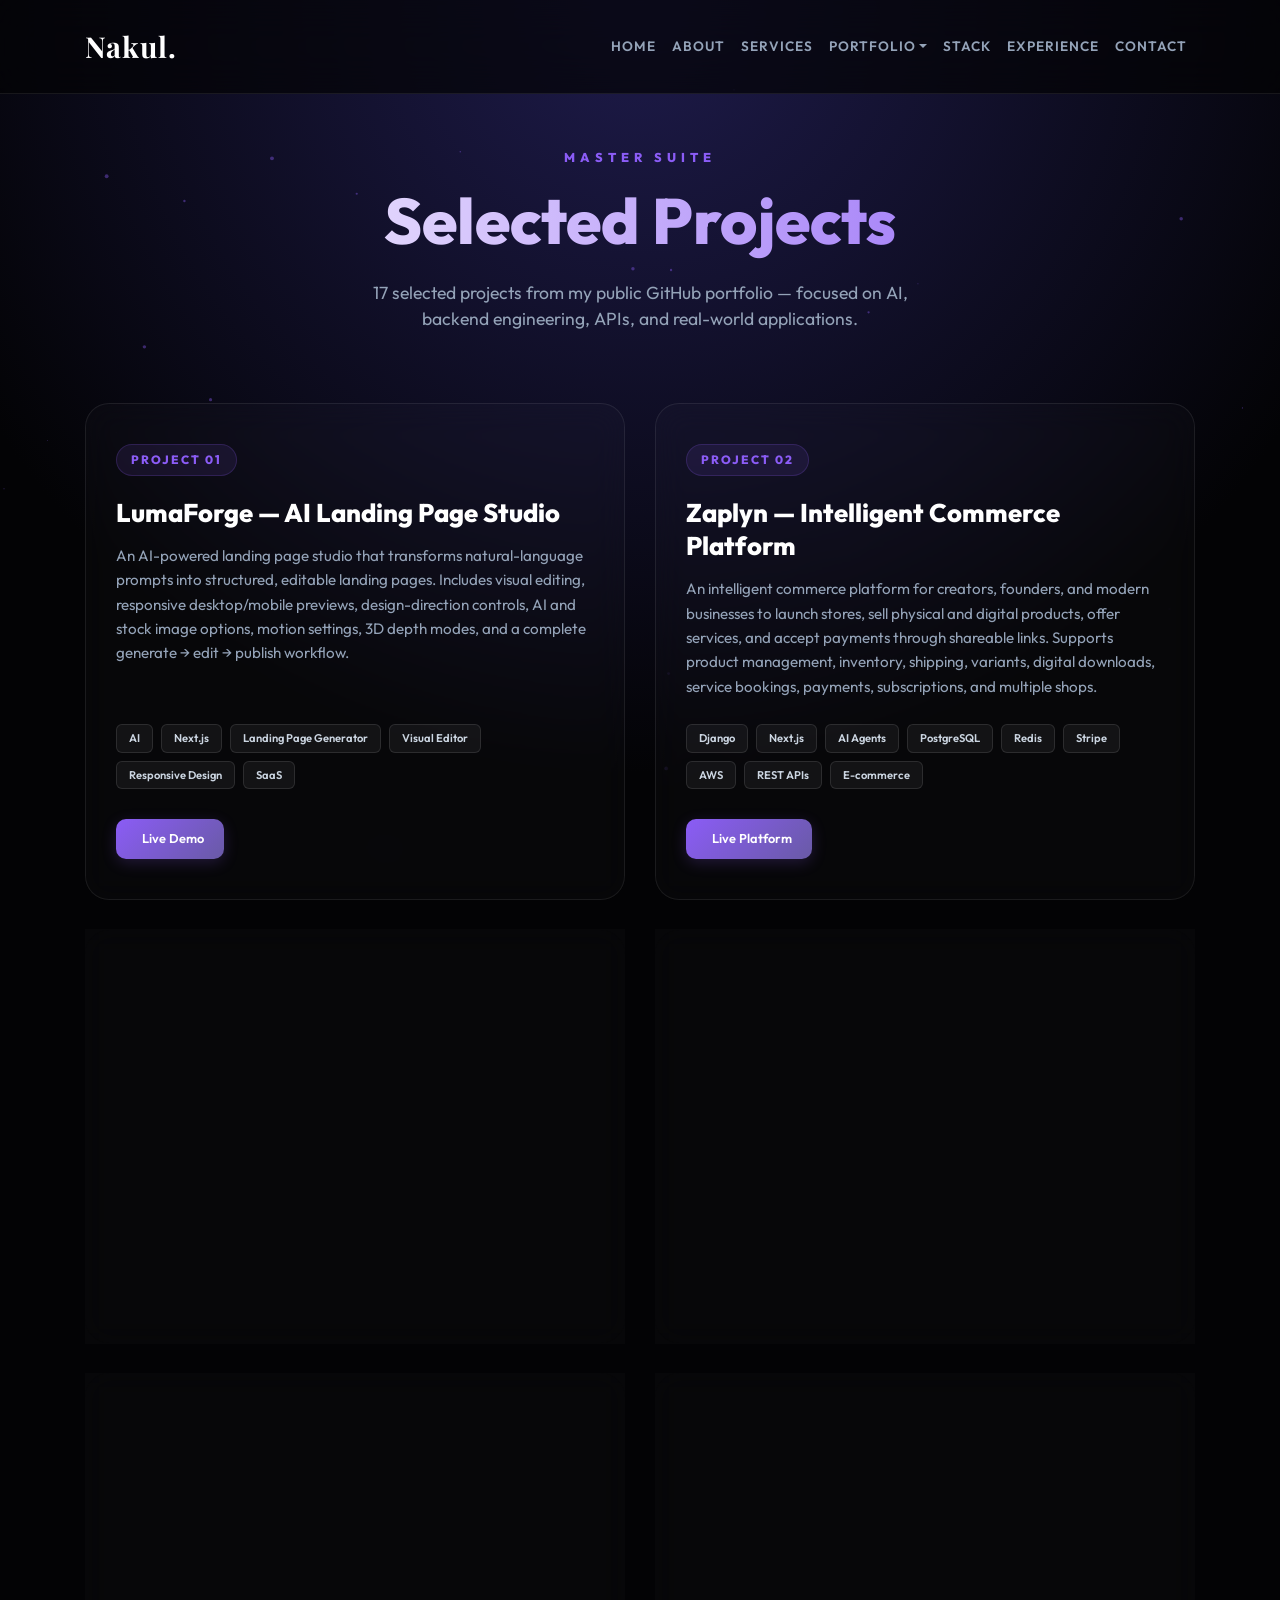
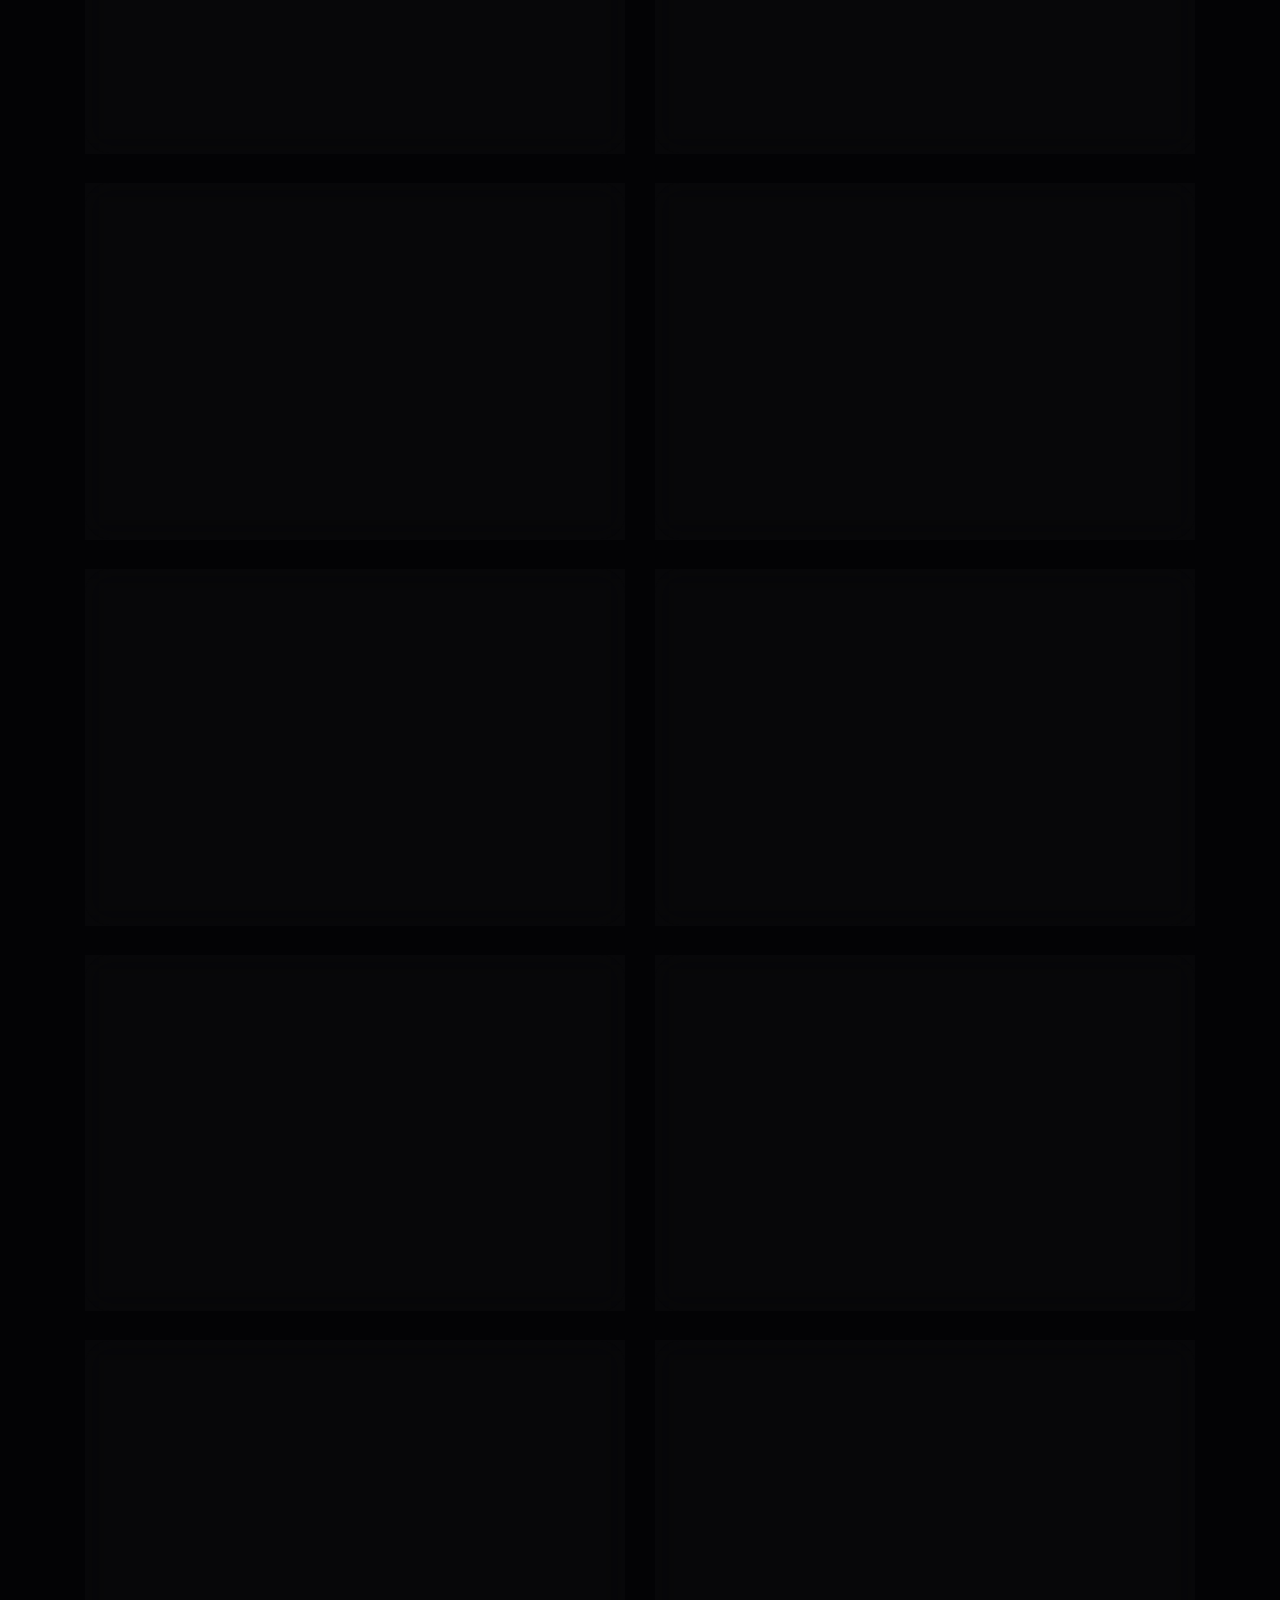
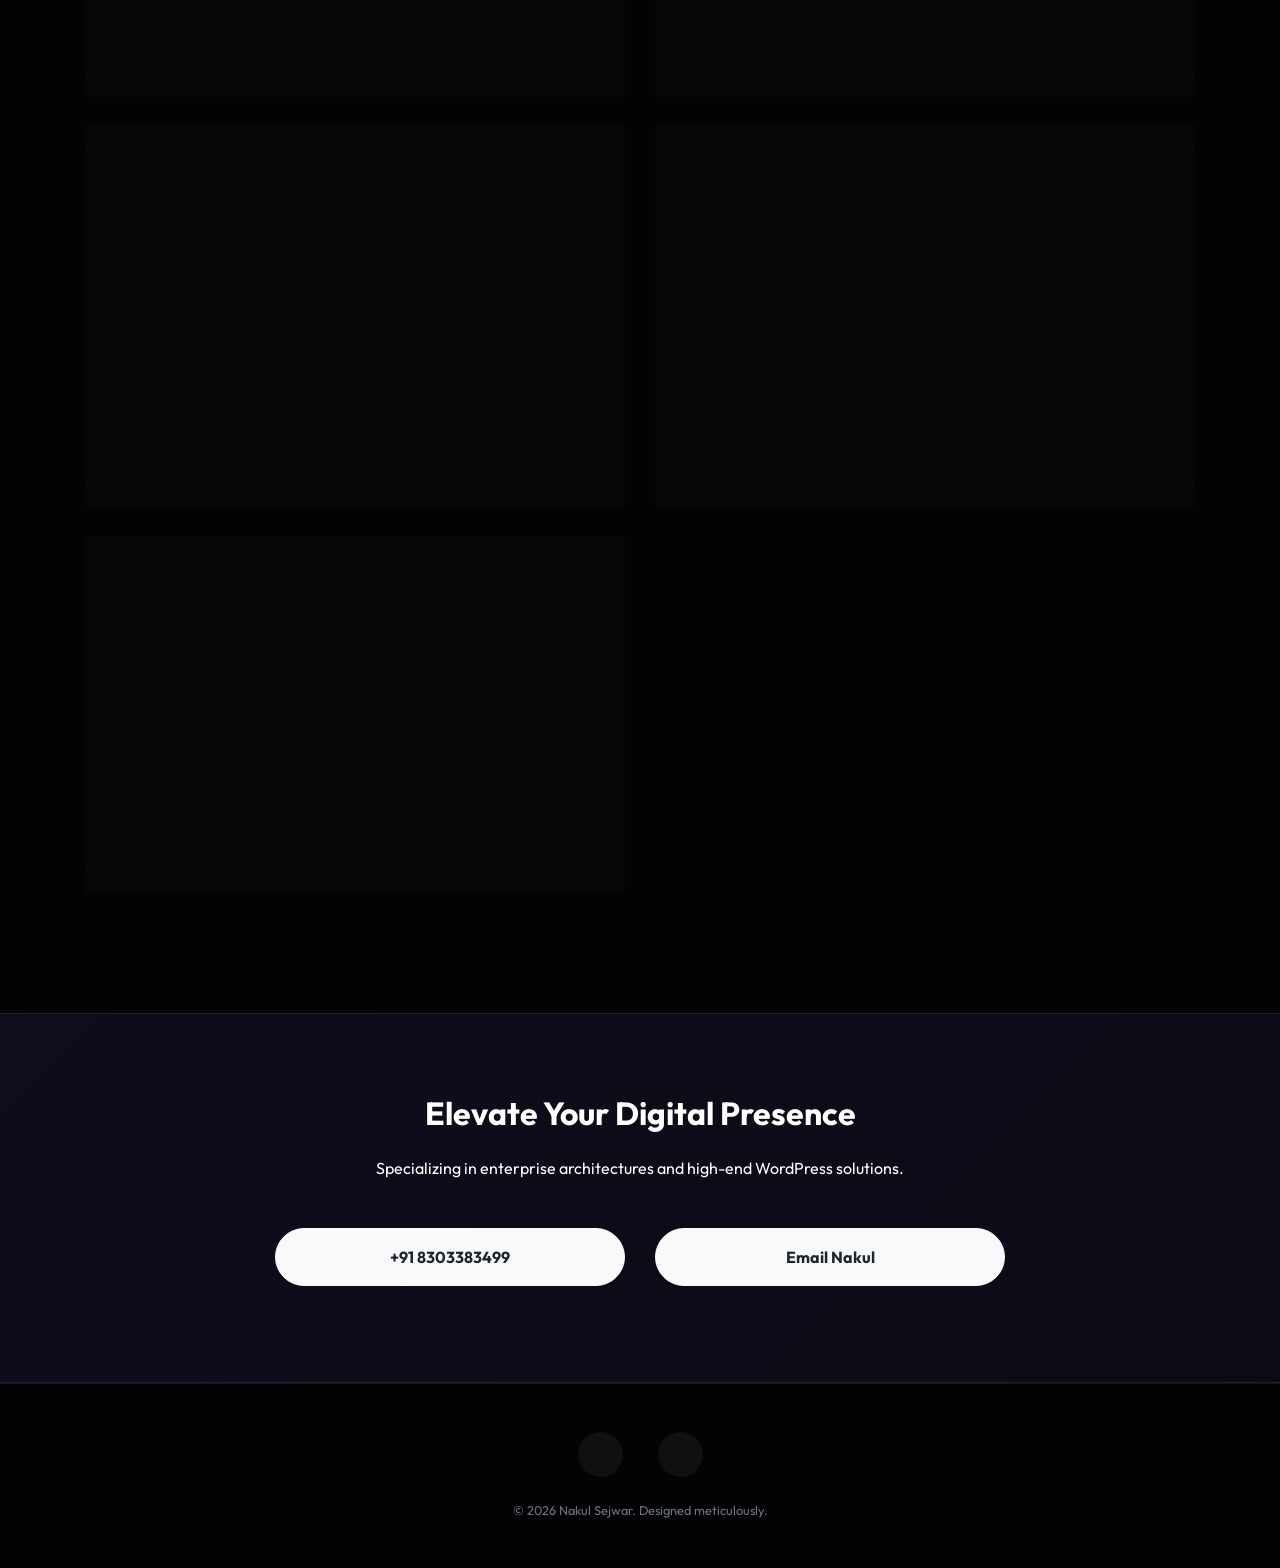
==== commit 6692d0a1: "update" ====
--- a/python-projects.html
+++ b/python-projects.html
@@ -1,15 +1,18 @@
 <!DOCTYPE html>
 <html lang="en">
+
 <head>
     <meta charset="utf-8">
     <meta name="viewport" content="width=device-width, initial-scale=1, shrink-to-fit=no">
     <meta name="author" content="Nakul">
     <title>Python Projects | Nakul Sejwar</title>
-    
-    <link href="https://fonts.googleapis.com/css2?family=Outfit:wght@300;400;600;800&family=Playfair+Display:ital,wght@0,700;1,700&display=swap" rel="stylesheet">
+
+    <link
+        href="https://fonts.googleapis.com/css2?family=Outfit:wght@300;400;600;800&family=Playfair+Display:ital,wght@0,700;1,700&display=swap"
+        rel="stylesheet">
     <link rel="stylesheet" href="assets/vendors/themify-icons/css/themify-icons.css">
     <link rel="stylesheet" href="https://stackpath.bootstrapcdn.com/bootstrap/4.4.1/css/bootstrap.min.css">
-    
+
     <style>
         :root {
             --bg-dark: #030305;
@@ -34,14 +37,20 @@
         /* --- PARALLAX BACKGROUND --- */
         .premium-bg {
             position: fixed;
-            top: 0; left: 0; width: 100%; height: 100%;
+            top: 0;
+            left: 0;
+            width: 100%;
+            height: 100%;
             background: radial-gradient(circle at 50% 0%, #1e1b4b 0%, var(--bg-dark) 70%);
             z-index: -1;
         }
 
         #bg-canvas {
             position: fixed;
-            top: 0; left: 0; z-index: -1; opacity: 0.4;
+            top: 0;
+            left: 0;
+            z-index: -1;
+            opacity: 0.4;
         }
 
         /* --- Navigation --- */
@@ -51,9 +60,49 @@
             backdrop-filter: blur(20px);
             border-bottom: 1px solid var(--glass-border);
         }
-        .navbar-brand { font-family: 'Playfair Display', serif; font-size: 1.8rem; font-weight: 700; color: #fff !important; letter-spacing: 1px; }
-        .nav-link { font-weight: 600; font-size: 0.85rem; letter-spacing: 1px; text-transform: uppercase; transition: 0.3s; }
-        .nav-link:hover { color: var(--accent) !important; }
+
+        .navbar-brand {
+            font-family: 'Playfair Display', serif;
+            font-size: 1.8rem;
+            font-weight: 700;
+            color: #fff !important;
+            letter-spacing: 1px;
+        }
+
+        .nav-link {
+            font-weight: 600;
+            font-size: 0.85rem;
+            letter-spacing: 1px;
+            color: var(--text-muted) !important;
+            text-transform: uppercase;
+            transition: 0.3s;
+        }
+
+        .nav-link:hover {
+            color: var(--accent) !important;
+        }
+
+        .dropdown-menu {
+            background-color: rgba(3, 3, 5, 0.95);
+            border: 1px solid var(--glass-border);
+            backdrop-filter: blur(10px);
+        }
+
+        .custom-dropdown-item {
+            color: var(--text-muted);
+            font-size: 0.85rem;
+            font-weight: 600;
+            transition: 0.3s;
+            background: transparent;
+            letter-spacing: 1px;
+            text-transform: uppercase;
+        }
+
+        .custom-dropdown-item:hover,
+        .custom-dropdown-item:focus {
+            background-color: rgba(139, 92, 246, 0.1);
+            color: var(--accent) !important;
+        }
 
         /* --- Project Grid Layout --- */
         .projects-grid {
@@ -83,8 +132,11 @@
         .blog-card::before {
             content: '';
             position: absolute;
-            top: 0; left: 0; right: 0; height: 100%;
-            background: linear-gradient(180deg, rgba(139,92,246,0.05) 0%, transparent 100%);
+            top: 0;
+            left: 0;
+            right: 0;
+            height: 100%;
+            background: linear-gradient(180deg, rgba(139, 92, 246, 0.05) 0%, transparent 100%);
             opacity: 0;
             transition: opacity 0.5s ease;
             z-index: -1;
@@ -93,7 +145,7 @@
         .blog-card:hover {
             transform: translateY(-8px);
             border-color: var(--glass-border-hover);
-            box-shadow: 0 20px 40px rgba(0,0,0,0.5), 0 0 30px rgba(139,92,246,0.1);
+            box-shadow: 0 20px 40px rgba(0, 0, 0, 0.5), 0 0 30px rgba(139, 92, 246, 0.1);
         }
 
         .blog-card:hover::before {
@@ -127,8 +179,7 @@
         }
 
         .blog-card-title {
-            font-family: 'Playfair Display', serif;
-            font-weight: 700;
+            font-weight: 800;
             font-size: 1.6rem;
             color: #fff;
             margin-bottom: 15px;
@@ -220,22 +271,29 @@
         }
 
         .btn-github:hover {
-            background: rgba(255,255,255,0.08);
+            background: rgba(255, 255, 255, 0.08);
             border-color: #fff;
             transform: translateY(-2px);
             text-decoration: none;
         }
 
         /* --- Animations --- */
-        .reveal { opacity: 0; transform: translateY(30px); transition: 0.8s cubic-bezier(0.2, 0.8, 0.2, 1); }
-        .reveal.active { opacity: 1; transform: translateY(0); }
+        .reveal {
+            opacity: 0;
+            transform: translateY(30px);
+            transition: 0.8s cubic-bezier(0.2, 0.8, 0.2, 1);
+        }
+
+        .reveal.active {
+            opacity: 1;
+            transform: translateY(0);
+        }
 
         .section-title {
-            font-family: 'Playfair Display', serif;
-            font-size: 3.5rem;
+            font-size: clamp(2.5rem, 6vw, 4rem);
             font-weight: 800;
-            margin-bottom: 15px;
-            background: linear-gradient(to right, #fff, #a78bfa);
+            margin-bottom: 20px;
+            background: linear-gradient(to right, #fff, var(--accent));
             -webkit-background-clip: text;
             -webkit-text-fill-color: transparent;
         }
@@ -251,14 +309,18 @@
 
         /* Footer & Contact Section */
         .contact-section {
-            background: linear-gradient(135deg, rgba(139,92,246,0.1), rgba(105,90,166,0.1));
+            background: linear-gradient(135deg, rgba(139, 92, 246, 0.1), rgba(105, 90, 166, 0.1));
             border-top: 1px solid var(--glass-border);
             border-bottom: 1px solid var(--glass-border);
             padding: 80px 0;
             margin-top: 60px;
         }
 
-        footer { border-top: 1px solid var(--glass-border); background: var(--bg-dark); }
+        footer {
+            border-top: 1px solid var(--glass-border);
+            background: var(--bg-dark);
+        }
+
         .social-links a {
             display: inline-flex;
             align-items: center;
@@ -266,10 +328,11 @@
             width: 45px;
             height: 45px;
             border-radius: 50%;
-            background: rgba(255,255,255,0.05);
+            background: rgba(255, 255, 255, 0.05);
             transition: 0.3s;
             border: 1px solid transparent;
         }
+
         .social-links a:hover {
             background: rgba(139, 92, 246, 0.2);
             border-color: var(--accent);
@@ -279,11 +342,17 @@
         }
 
         @media (max-width: 768px) {
-            .section-title { font-size: 2.5rem; }
-            .projects-grid { grid-template-columns: 1fr; }
+            .section-title {
+                font-size: 2.5rem;
+            }
+
+            .projects-grid {
+                grid-template-columns: 1fr;
+            }
         }
     </style>
 </head>
+
 <body data-spy="scroll" data-target=".navbar" data-offset="40">
 
     <div class="premium-bg"></div>
@@ -300,7 +369,17 @@
                     <li class="nav-item"><a class="nav-link" href="index.html">HOME</a></li>
                     <li class="nav-item"><a class="nav-link" href="index.html#about">ABOUT</a></li>
                     <li class="nav-item"><a class="nav-link" href="index.html#service">SERVICES</a></li>
-                    <li class="nav-item"><a class="nav-link" href="index.html#portfolio">PORTFOLIO</a></li>
+                    <li class="nav-item dropdown">
+                        <a class="nav-link dropdown-toggle" href="#" id="portfolioDropdown" role="button"
+                            data-toggle="dropdown" aria-haspopup="true" aria-expanded="false">PORTFOLIO</a>
+                        <div class="dropdown-menu" aria-labelledby="portfolioDropdown">
+                            <a class="dropdown-item custom-dropdown-item" href="index.html#portfolio">All Projects</a>
+                            <a class="dropdown-item custom-dropdown-item" href="python-projects.html">Software
+                                Projects</a>
+                            <a class="dropdown-item custom-dropdown-item" href="wordpress-projects.html">WordPress
+                                Projects</a>
+                        </div>
+                    </li>
                     <li class="nav-item"><a class="nav-link" href="index.html#skills">STACK</a></li>
                     <li class="nav-item"><a class="nav-link" href="index.html#experience">EXPERIENCE</a></li>
                     <li class="nav-item"><a class="nav-link" href="index.html#contact">CONTACT</a></li>
@@ -311,9 +390,12 @@
 
     <section class="section mt-5" id="project" style="padding-top: 100px; padding-bottom: 40px;">
         <div class="container text-center">
-            <p style="color: var(--accent); letter-spacing: 5px; font-weight: 800; text-transform: uppercase; font-size: 0.8rem;">Master Suite</p>
+            <p
+                style="color: var(--accent); letter-spacing: 5px; font-weight: 800; text-transform: uppercase; font-size: 0.8rem;">
+                Master Suite</p>
             <h2 class="reveal section-title">Selected Projects</h2>
-            <p class="reveal project-count">17 selected projects from my public GitHub portfolio — focused on AI, backend engineering, APIs, and real-world applications.</p>
+            <p class="reveal project-count">17 selected projects from my public GitHub portfolio — focused on AI,
+                backend engineering, APIs, and real-world applications.</p>
 
             <div class="projects-grid text-left">
 
@@ -324,12 +406,17 @@
                             <span class="project-number">Project 01</span>
                         </div>
                         <h5 class="blog-card-title">LumaForge — AI Landing Page Studio</h5>
-                        <p class="blog-card-desc">An AI-powered landing page studio that transforms natural-language prompts into structured, editable landing pages. Includes visual editing, responsive desktop/mobile previews, design-direction controls, AI and stock image options, motion settings, 3D depth modes, and a complete generate → edit → publish workflow.</p>
-                        <div class="tech-stack">
-                            <span>AI</span><span>Next.js</span><span>Landing Page Generator</span><span>Visual Editor</span><span>Responsive Design</span><span>SaaS</span>
-                        </div>
-                        <div class="card-actions">
-                            <a href="https://landingpage-kwyp.vercel.app/" target="_blank" rel="noopener noreferrer" class="btn btn-check-live"><i class="ti-world"></i> Live Demo</a>
+                        <p class="blog-card-desc">An AI-powered landing page studio that transforms natural-language
+                            prompts into structured, editable landing pages. Includes visual editing, responsive
+                            desktop/mobile previews, design-direction controls, AI and stock image options, motion
+                            settings, 3D depth modes, and a complete generate → edit → publish workflow.</p>
+                        <div class="tech-stack">
+                            <span>AI</span><span>Next.js</span><span>Landing Page Generator</span><span>Visual
+                                Editor</span><span>Responsive Design</span><span>SaaS</span>
+                        </div>
+                        <div class="card-actions">
+                            <a href="https://landingpage-kwyp.vercel.app/" target="_blank" rel="noopener noreferrer"
+                                class="btn btn-check-live"><i class="ti-world"></i> Live Demo</a>
                         </div>
                     </div>
                 </div>
@@ -341,12 +428,19 @@
                             <span class="project-number">Project 02</span>
                         </div>
                         <h5 class="blog-card-title">Zaplyn — Intelligent Commerce Platform</h5>
-                        <p class="blog-card-desc">An intelligent commerce platform for creators, founders, and modern businesses to launch stores, sell physical and digital products, offer services, and accept payments through shareable links. Supports product management, inventory, shipping, variants, digital downloads, service bookings, payments, subscriptions, and multiple shops.</p>
-                        <div class="tech-stack">
-                            <span>Django</span><span>Next.js</span><span>AI Agents</span><span>PostgreSQL</span><span>Redis</span><span>Stripe</span><span>AWS</span><span>REST APIs</span><span>E-commerce</span>
-                        </div>
-                        <div class="card-actions">
-                            <a href="https://zaplyn.link/" target="_blank" rel="noopener noreferrer" class="btn btn-check-live"><i class="ti-world"></i> Live Platform</a>
+                        <p class="blog-card-desc">An intelligent commerce platform for creators, founders, and modern
+                            businesses to launch stores, sell physical and digital products, offer services, and accept
+                            payments through shareable links. Supports product management, inventory, shipping,
+                            variants, digital downloads, service bookings, payments, subscriptions, and multiple shops.
+                        </p>
+                        <div class="tech-stack">
+                            <span>Django</span><span>Next.js</span><span>AI
+                                Agents</span><span>PostgreSQL</span><span>Redis</span><span>Stripe</span><span>AWS</span><span>REST
+                                APIs</span><span>E-commerce</span>
+                        </div>
+                        <div class="card-actions">
+                            <a href="https://zaplyn.link/" target="_blank" rel="noopener noreferrer"
+                                class="btn btn-check-live"><i class="ti-world"></i> Live Platform</a>
                         </div>
                     </div>
                 </div>
@@ -359,12 +453,16 @@
                             <span class="project-number">Project 03</span>
                         </div>
                         <h5 class="blog-card-title">HEALOSBENCH — LLM Evaluation Platform</h5>
-                        <p class="blog-card-desc">An LLM evaluation platform for structured extraction workflows, built around schema validation, automated evaluation, comparison, and reliable AI testing.</p>
-                        <div class="tech-stack">
-                            <span>TypeScript</span><span>Next.js</span><span>LLM Evaluation</span><span>PostgreSQL</span><span>Turborepo</span>
-                        </div>
-                        <div class="card-actions">
-                            <a href="https://github.com/nakulsejwar/test-evals" target="_blank" rel="noopener noreferrer" class="btn btn-github"><i class="ti-github"></i> Repository</a>
+                        <p class="blog-card-desc">An LLM evaluation platform for structured extraction workflows, built
+                            around schema validation, automated evaluation, comparison, and reliable AI testing.</p>
+                        <div class="tech-stack">
+                            <span>TypeScript</span><span>Next.js</span><span>LLM
+                                Evaluation</span><span>PostgreSQL</span><span>Turborepo</span>
+                        </div>
+                        <div class="card-actions">
+                            <a href="https://github.com/nakulsejwar/test-evals" target="_blank"
+                                rel="noopener noreferrer" class="btn btn-github"><i class="ti-github"></i>
+                                Repository</a>
                         </div>
                     </div>
                 </div>
@@ -376,12 +474,16 @@
                             <span class="project-number">Project 04</span>
                         </div>
                         <h5 class="blog-card-title">Real-Time Collaborative Workspace</h5>
-                        <p class="blog-card-desc">A production-style collaborative backend supporting workspaces, projects, real-time communication, background jobs, authentication, and API documentation.</p>
+                        <p class="blog-card-desc">A production-style collaborative backend supporting workspaces,
+                            projects, real-time communication, background jobs, authentication, and API documentation.
+                        </p>
                         <div class="tech-stack">
                             <span>Django</span><span>DRF</span><span>WebSockets</span><span>Redis</span><span>Celery</span><span>Docker</span>
                         </div>
                         <div class="card-actions">
-                            <a href="https://github.com/nakulsejwar/Workspace-Backend" target="_blank" rel="noopener noreferrer" class="btn btn-github"><i class="ti-github"></i> Repository</a>
+                            <a href="https://github.com/nakulsejwar/Workspace-Backend" target="_blank"
+                                rel="noopener noreferrer" class="btn btn-github"><i class="ti-github"></i>
+                                Repository</a>
                         </div>
                     </div>
                 </div>
@@ -393,12 +495,14 @@
                             <span class="project-number">Project 05</span>
                         </div>
                         <h5 class="blog-card-title">FuelRoute</h5>
-                        <p class="blog-card-desc">A route and fuel-planning application that combines travel routes with fuel-station discovery to help users plan more efficient journeys.</p>
+                        <p class="blog-card-desc">A route and fuel-planning application that combines travel routes with
+                            fuel-station discovery to help users plan more efficient journeys.</p>
                         <div class="tech-stack">
                             <span>Python</span><span>Django</span><span>Maps</span><span>Route Planning</span>
                         </div>
                         <div class="card-actions">
-                            <a href="https://github.com/nakulsejwar/fuelroute" target="_blank" rel="noopener noreferrer" class="btn btn-github"><i class="ti-github"></i> Repository</a>
+                            <a href="https://github.com/nakulsejwar/fuelroute" target="_blank" rel="noopener noreferrer"
+                                class="btn btn-github"><i class="ti-github"></i> Repository</a>
                         </div>
                     </div>
                 </div>
@@ -410,12 +514,15 @@
                             <span class="project-number">Project 06</span>
                         </div>
                         <h5 class="blog-card-title">Language Learning Chatbot</h5>
-                        <p class="blog-card-desc">An AI-powered language learning application with guided conversations, grammar correction, mistake tracking, and learner feedback.</p>
+                        <p class="blog-card-desc">An AI-powered language learning application with guided conversations,
+                            grammar correction, mistake tracking, and learner feedback.</p>
                         <div class="tech-stack">
                             <span>Python</span><span>Django</span><span>Hugging Face</span><span>NLP</span>
                         </div>
                         <div class="card-actions">
-                            <a href="https://github.com/nakulsejwar/language_bot" target="_blank" rel="noopener noreferrer" class="btn btn-github"><i class="ti-github"></i> Repository</a>
+                            <a href="https://github.com/nakulsejwar/language_bot" target="_blank"
+                                rel="noopener noreferrer" class="btn btn-github"><i class="ti-github"></i>
+                                Repository</a>
                         </div>
                     </div>
                 </div>
@@ -427,12 +534,15 @@
                             <span class="project-number">Project 07</span>
                         </div>
                         <h5 class="blog-card-title">Details Extraction</h5>
-                        <p class="blog-card-desc">A document-focused extraction application designed to capture structured information from uploaded content.</p>
+                        <p class="blog-card-desc">A document-focused extraction application designed to capture
+                            structured information from uploaded content.</p>
                         <div class="tech-stack">
                             <span>Python</span><span>Document Processing</span><span>Web App</span>
                         </div>
                         <div class="card-actions">
-                            <a href="https://github.com/nakulsejwar/details-extraction" target="_blank" rel="noopener noreferrer" class="btn btn-github"><i class="ti-github"></i> Repository</a>
+                            <a href="https://github.com/nakulsejwar/details-extraction" target="_blank"
+                                rel="noopener noreferrer" class="btn btn-github"><i class="ti-github"></i>
+                                Repository</a>
                         </div>
                     </div>
                 </div>
@@ -444,12 +554,15 @@
                             <span class="project-number">Project 08</span>
                         </div>
                         <h5 class="blog-card-title">Logistics Management System</h5>
-                        <p class="blog-card-desc">A logistics-oriented management application for handling operational data and workflows through a Python-based backend.</p>
+                        <p class="blog-card-desc">A logistics-oriented management application for handling operational
+                            data and workflows through a Python-based backend.</p>
                         <div class="tech-stack">
                             <span>Python</span><span>Django</span>
                         </div>
                         <div class="card-actions">
-                            <a href="https://github.com/nakulsejwar/logistic-system" target="_blank" rel="noopener noreferrer" class="btn btn-github"><i class="ti-github"></i> Repository</a>
+                            <a href="https://github.com/nakulsejwar/logistic-system" target="_blank"
+                                rel="noopener noreferrer" class="btn btn-github"><i class="ti-github"></i>
+                                Repository</a>
                         </div>
                     </div>
                 </div>
@@ -461,12 +574,15 @@
                             <span class="project-number">Project 09</span>
                         </div>
                         <h5 class="blog-card-title">Progace React App</h5>
-                        <p class="blog-card-desc">A React-based application demonstrating component-driven frontend development and interactive application workflows.</p>
+                        <p class="blog-card-desc">A React-based application demonstrating component-driven frontend
+                            development and interactive application workflows.</p>
                         <div class="tech-stack">
                             <span>React</span><span>TypeScript</span>
                         </div>
                         <div class="card-actions">
-                            <a href="https://github.com/nakulsejwar/progace-react-app" target="_blank" rel="noopener noreferrer" class="btn btn-github"><i class="ti-github"></i> Repository</a>
+                            <a href="https://github.com/nakulsejwar/progace-react-app" target="_blank"
+                                rel="noopener noreferrer" class="btn btn-github"><i class="ti-github"></i>
+                                Repository</a>
                         </div>
                     </div>
                 </div>
@@ -478,12 +594,15 @@
                             <span class="project-number">Project 10</span>
                         </div>
                         <h5 class="blog-card-title">Employee Management System</h5>
-                        <p class="blog-card-desc">A web application for managing employee information and common workforce-management operations.</p>
+                        <p class="blog-card-desc">A web application for managing employee information and common
+                            workforce-management operations.</p>
                         <div class="tech-stack">
                             <span>JavaScript</span><span>Web App</span>
                         </div>
                         <div class="card-actions">
-                            <a href="https://github.com/nakulsejwar/Employee_Management_System" target="_blank" rel="noopener noreferrer" class="btn btn-github"><i class="ti-github"></i> Repository</a>
+                            <a href="https://github.com/nakulsejwar/Employee_Management_System" target="_blank"
+                                rel="noopener noreferrer" class="btn btn-github"><i class="ti-github"></i>
+                                Repository</a>
                         </div>
                     </div>
                 </div>
@@ -495,12 +614,14 @@
                             <span class="project-number">Project 11</span>
                         </div>
                         <h5 class="blog-card-title">News Application</h5>
-                        <p class="blog-card-desc">A news-focused application for consuming and presenting current news content through a clean application interface.</p>
+                        <p class="blog-card-desc">A news-focused application for consuming and presenting current news
+                            content through a clean application interface.</p>
                         <div class="tech-stack">
                             <span>Python</span><span>Web App</span>
                         </div>
                         <div class="card-actions">
-                            <a href="https://github.com/nakulsejwar/news-app" target="_blank" rel="noopener noreferrer" class="btn btn-github"><i class="ti-github"></i> Repository</a>
+                            <a href="https://github.com/nakulsejwar/news-app" target="_blank" rel="noopener noreferrer"
+                                class="btn btn-github"><i class="ti-github"></i> Repository</a>
                         </div>
                     </div>
                 </div>
@@ -512,12 +633,14 @@
                             <span class="project-number">Project 12</span>
                         </div>
                         <h5 class="blog-card-title">News API</h5>
-                        <p class="blog-card-desc">A backend/API project focused on serving news-related data for application consumption.</p>
+                        <p class="blog-card-desc">A backend/API project focused on serving news-related data for
+                            application consumption.</p>
                         <div class="tech-stack">
                             <span>Python</span><span>API Development</span>
                         </div>
                         <div class="card-actions">
-                            <a href="https://github.com/nakulsejwar/news-api" target="_blank" rel="noopener noreferrer" class="btn btn-github"><i class="ti-github"></i> Repository</a>
+                            <a href="https://github.com/nakulsejwar/news-api" target="_blank" rel="noopener noreferrer"
+                                class="btn btn-github"><i class="ti-github"></i> Repository</a>
                         </div>
                     </div>
                 </div>
@@ -529,12 +652,15 @@
                             <span class="project-number">Project 13</span>
                         </div>
                         <h5 class="blog-card-title">DCC Plugin</h5>
-                        <p class="blog-card-desc">A Python plugin project demonstrating extensible application functionality through a dedicated plugin architecture.</p>
+                        <p class="blog-card-desc">A Python plugin project demonstrating extensible application
+                            functionality through a dedicated plugin architecture.</p>
                         <div class="tech-stack">
                             <span>Python</span><span>Plugin Development</span>
                         </div>
                         <div class="card-actions">
-                            <a href="https://github.com/nakulsejwar/dcc-plugin" target="_blank" rel="noopener noreferrer" class="btn btn-github"><i class="ti-github"></i> Repository</a>
+                            <a href="https://github.com/nakulsejwar/dcc-plugin" target="_blank"
+                                rel="noopener noreferrer" class="btn btn-github"><i class="ti-github"></i>
+                                Repository</a>
                         </div>
                     </div>
                 </div>
@@ -546,12 +672,15 @@
                             <span class="project-number">Project 14</span>
                         </div>
                         <h5 class="blog-card-title">Library Management API</h5>
-                        <p class="blog-card-desc">A backend API for library operations, with asynchronous processing for background tasks and report generation.</p>
+                        <p class="blog-card-desc">A backend API for library operations, with asynchronous processing for
+                            background tasks and report generation.</p>
                         <div class="tech-stack">
                             <span>Django</span><span>DRF</span><span>Celery</span><span>Redis</span>
                         </div>
                         <div class="card-actions">
-                            <a href="https://github.com/nakulsejwar/library-management-api" target="_blank" rel="noopener noreferrer" class="btn btn-github"><i class="ti-github"></i> Repository</a>
+                            <a href="https://github.com/nakulsejwar/library-management-api" target="_blank"
+                                rel="noopener noreferrer" class="btn btn-github"><i class="ti-github"></i>
+                                Repository</a>
                         </div>
                     </div>
                 </div>
@@ -563,12 +692,15 @@
                             <span class="project-number">Project 15</span>
                         </div>
                         <h5 class="blog-card-title">Job Portal System</h5>
-                        <p class="blog-card-desc">A recruitment platform supporting job postings, resume submissions, applications, profiles, recommendations, authentication, and role-based access.</p>
+                        <p class="blog-card-desc">A recruitment platform supporting job postings, resume submissions,
+                            applications, profiles, recommendations, authentication, and role-based access.</p>
                         <div class="tech-stack">
                             <span>Django</span><span>Authentication</span><span>RBAC</span>
                         </div>
                         <div class="card-actions">
-                            <a href="https://github.com/nakulsejwar/Job-Portal" target="_blank" rel="noopener noreferrer" class="btn btn-github"><i class="ti-github"></i> Repository</a>
+                            <a href="https://github.com/nakulsejwar/Job-Portal" target="_blank"
+                                rel="noopener noreferrer" class="btn btn-github"><i class="ti-github"></i>
+                                Repository</a>
                         </div>
                     </div>
                 </div>
@@ -580,12 +712,15 @@
                             <span class="project-number">Project 16</span>
                         </div>
                         <h5 class="blog-card-title">Hospital Management System</h5>
-                        <p class="blog-card-desc">A hospital-management application covering patient management, appointments, medical records, authentication, roles, and validation.</p>
+                        <p class="blog-card-desc">A hospital-management application covering patient management,
+                            appointments, medical records, authentication, roles, and validation.</p>
                         <div class="tech-stack">
                             <span>Django</span><span>Authentication</span><span>Role-Based Access</span>
                         </div>
                         <div class="card-actions">
-                            <a href="https://github.com/nakulsejwar/HMS-system" target="_blank" rel="noopener noreferrer" class="btn btn-github"><i class="ti-github"></i> Repository</a>
+                            <a href="https://github.com/nakulsejwar/HMS-system" target="_blank"
+                                rel="noopener noreferrer" class="btn btn-github"><i class="ti-github"></i>
+                                Repository</a>
                         </div>
                     </div>
                 </div>
@@ -597,13 +732,17 @@
                             <span class="project-number">Project 17</span>
                         </div>
                         <h5 class="blog-card-title">Digital Realm</h5>
-                        <p class="blog-card-desc">A blogging community application where users can discover and share ideas, with social sign-in and OTP-based account recovery.</p>
+                        <p class="blog-card-desc">A blogging community application where users can discover and share
+                            ideas, with social sign-in and OTP-based account recovery.</p>
                         <div class="tech-stack">
                             <span>Django</span><span>Google/Meta APIs</span><span>OTP Auth</span>
                         </div>
                         <div class="card-actions">
-                            <a href="https://digital-realm.vercel.app/" target="_blank" rel="noopener noreferrer" class="btn btn-check-live"><i class="ti-world"></i> Live Demo</a>
-                            <a href="https://github.com/nakulsejwar/Digital-Realm" target="_blank" rel="noopener noreferrer" class="btn btn-github"><i class="ti-github"></i> Repository</a>
+                            <a href="https://digital-realm.vercel.app/" target="_blank" rel="noopener noreferrer"
+                                class="btn btn-check-live"><i class="ti-world"></i> Live Demo</a>
+                            <a href="https://github.com/nakulsejwar/Digital-Realm" target="_blank"
+                                rel="noopener noreferrer" class="btn btn-github"><i class="ti-github"></i>
+                                Repository</a>
                         </div>
                     </div>
                 </div>
@@ -612,21 +751,30 @@
         </div>
     </section>
 
-    <section class="contact-section text-center">
-        <div class="container">
-            <h3 class="font-family-playfair font-weight-bold" style="color: #fff; font-size: 2.5rem; margin-bottom: 20px;">Interested in these architectures?</h3>
-            <p style="color: var(--text-muted); font-size: 1.1rem; margin-bottom: 30px;">Always feel free to Contact & Hire me for your next big project.</p>
-            <a href="index.html#contact" class="btn btn-check-live px-5 py-3" style="font-size: 1rem; border-radius: 50px;">Let's Connect</a>
+    <section class="contact-section text-center text-white" id="contact">
+        <div class="container reveal">
+            <h2 class="font-weight-bold mb-4">Elevate Your Digital Presence</h2>
+            <p class="mb-5">Specializing in enterprise architectures and high-end WordPress solutions.</p>
+            <div class="row justify-content-center">
+                <div class="col-md-4 mb-3"><a href="tel:+918303383499"
+                        class="btn btn-light btn-block rounded-pill py-3 font-weight-bold">+91 8303383499</a></div>
+                <div class="col-md-4 mb-3"><a href="mailto:nakulsejwar02@gmail.com"
+                        class="btn btn-light btn-block rounded-pill py-3 font-weight-bold">Email Nakul</a></div>
+            </div>
         </div>
     </section>
 
     <footer class="py-5">
         <div class="container text-center">
             <div class="social-links mb-4">
-                <a href="https://www.linkedin.com/in/nakulsejwar/" class="mx-3 text-white" target="_blank" rel="noopener noreferrer"><i class="ti-linkedin"></i></a>
-                <a href="https://github.com/nakulsejwar/" class="mx-3 text-white" target="_blank" rel="noopener noreferrer"><i class="ti-github"></i></a>
+                <a href="https://www.linkedin.com/in/nakulsejwar/" class="mx-3 text-white" target="_blank"
+                    rel="noopener noreferrer"><i class="ti-linkedin"></i></a>
+                <a href="https://github.com/nakulsejwar/" class="mx-3 text-white" target="_blank"
+                    rel="noopener noreferrer"><i class="ti-github"></i></a>
             </div>
-            <p class="mb-0 text-muted small">&copy; <script>document.write(new Date().getFullYear())</script> Nakul Sejwar. Designed meticulously.</p>
+            <p class="mb-0 text-muted small">&copy;
+                <script>document.write(new Date().getFullYear())</script> Nakul Sejwar. Designed meticulously.
+            </p>
         </div>
     </footer>
 
@@ -651,13 +799,13 @@
         cards.forEach(card => {
             card.addEventListener('mousemove', (e) => {
                 const rect = card.getBoundingClientRect();
-                
+
                 // Calculate mouse position relative to center of card
                 const x = e.clientX - rect.left - rect.width / 2;
                 const y = e.clientY - rect.top - rect.height / 2;
-                
+
                 // Gentle tilt rotation
-                const rotationX = -y / 50; 
+                const rotationX = -y / 50;
                 const rotationY = x / 50;
 
                 card.style.transform = `perspective(1000px) rotateX(${rotationX}deg) rotateY(${rotationY}deg) translateY(-8px)`;
@@ -674,14 +822,14 @@
         const ctx = canvas.getContext('2d');
         canvas.width = window.innerWidth;
         canvas.height = window.innerHeight;
-        let pArray = Array.from({length: 40}, () => ({
+        let pArray = Array.from({ length: 40 }, () => ({
             x: Math.random() * canvas.width,
             y: Math.random() * canvas.height,
             size: Math.random() * 2,
             vX: Math.random() * 0.3 - 0.15,
             vY: Math.random() * 0.3 - 0.15
         }));
-        
+
         // Handle window resize for particles
         window.addEventListener('resize', () => {
             canvas.width = window.innerWidth;
@@ -689,17 +837,18 @@
         });
 
         function draw() {
-            ctx.clearRect(0,0,canvas.width,canvas.height);
+            ctx.clearRect(0, 0, canvas.width, canvas.height);
             ctx.fillStyle = "#8b5cf6"; // Match accent color
             pArray.forEach(p => {
                 p.x += p.vX; p.y += p.vY;
-                if(p.x < 0 || p.x > canvas.width) p.vX *= -1;
-                if(p.y < 0 || p.y > canvas.height) p.vY *= -1;
-                ctx.beginPath(); ctx.arc(p.x,p.y,p.size,0,Math.PI*2); ctx.fill();
+                if (p.x < 0 || p.x > canvas.width) p.vX *= -1;
+                if (p.y < 0 || p.y > canvas.height) p.vY *= -1;
+                ctx.beginPath(); ctx.arc(p.x, p.y, p.size, 0, Math.PI * 2); ctx.fill();
             });
             requestAnimationFrame(draw);
         }
         draw();
     </script>
 </body>
+
 </html>
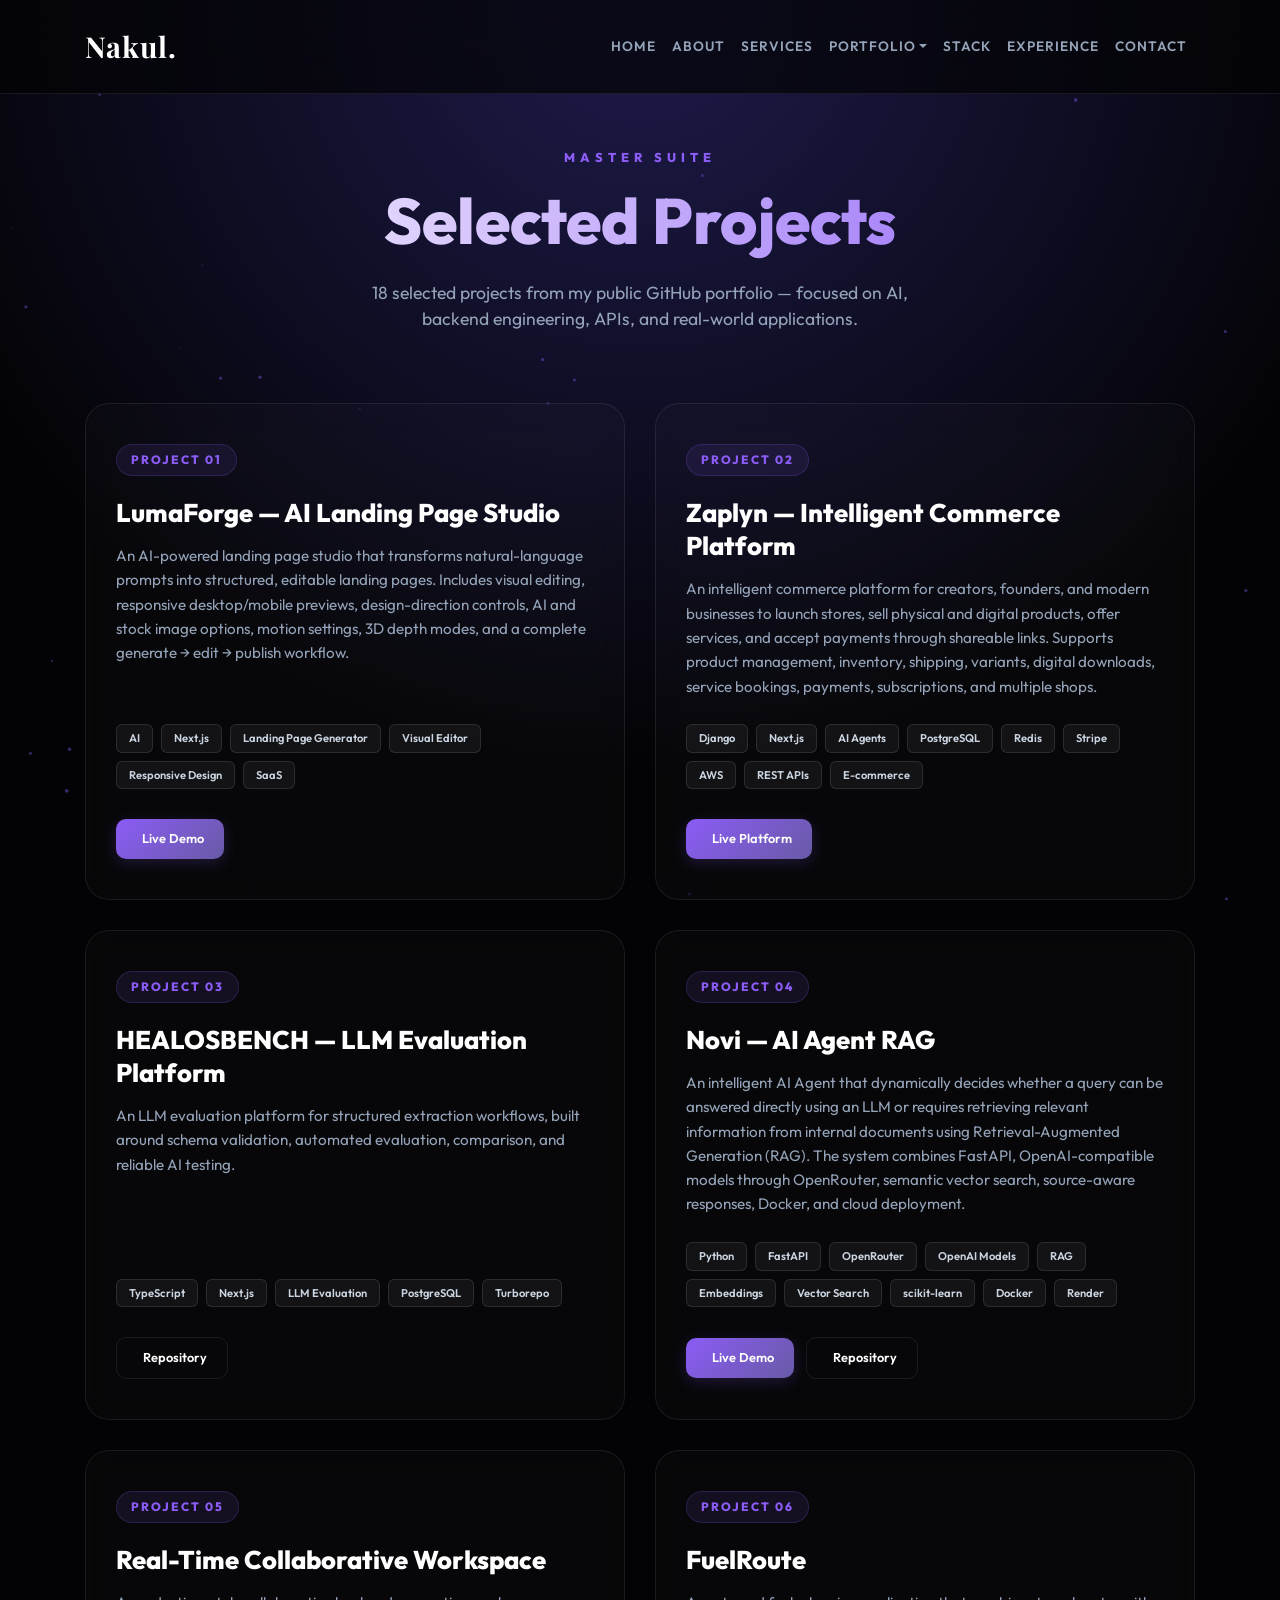
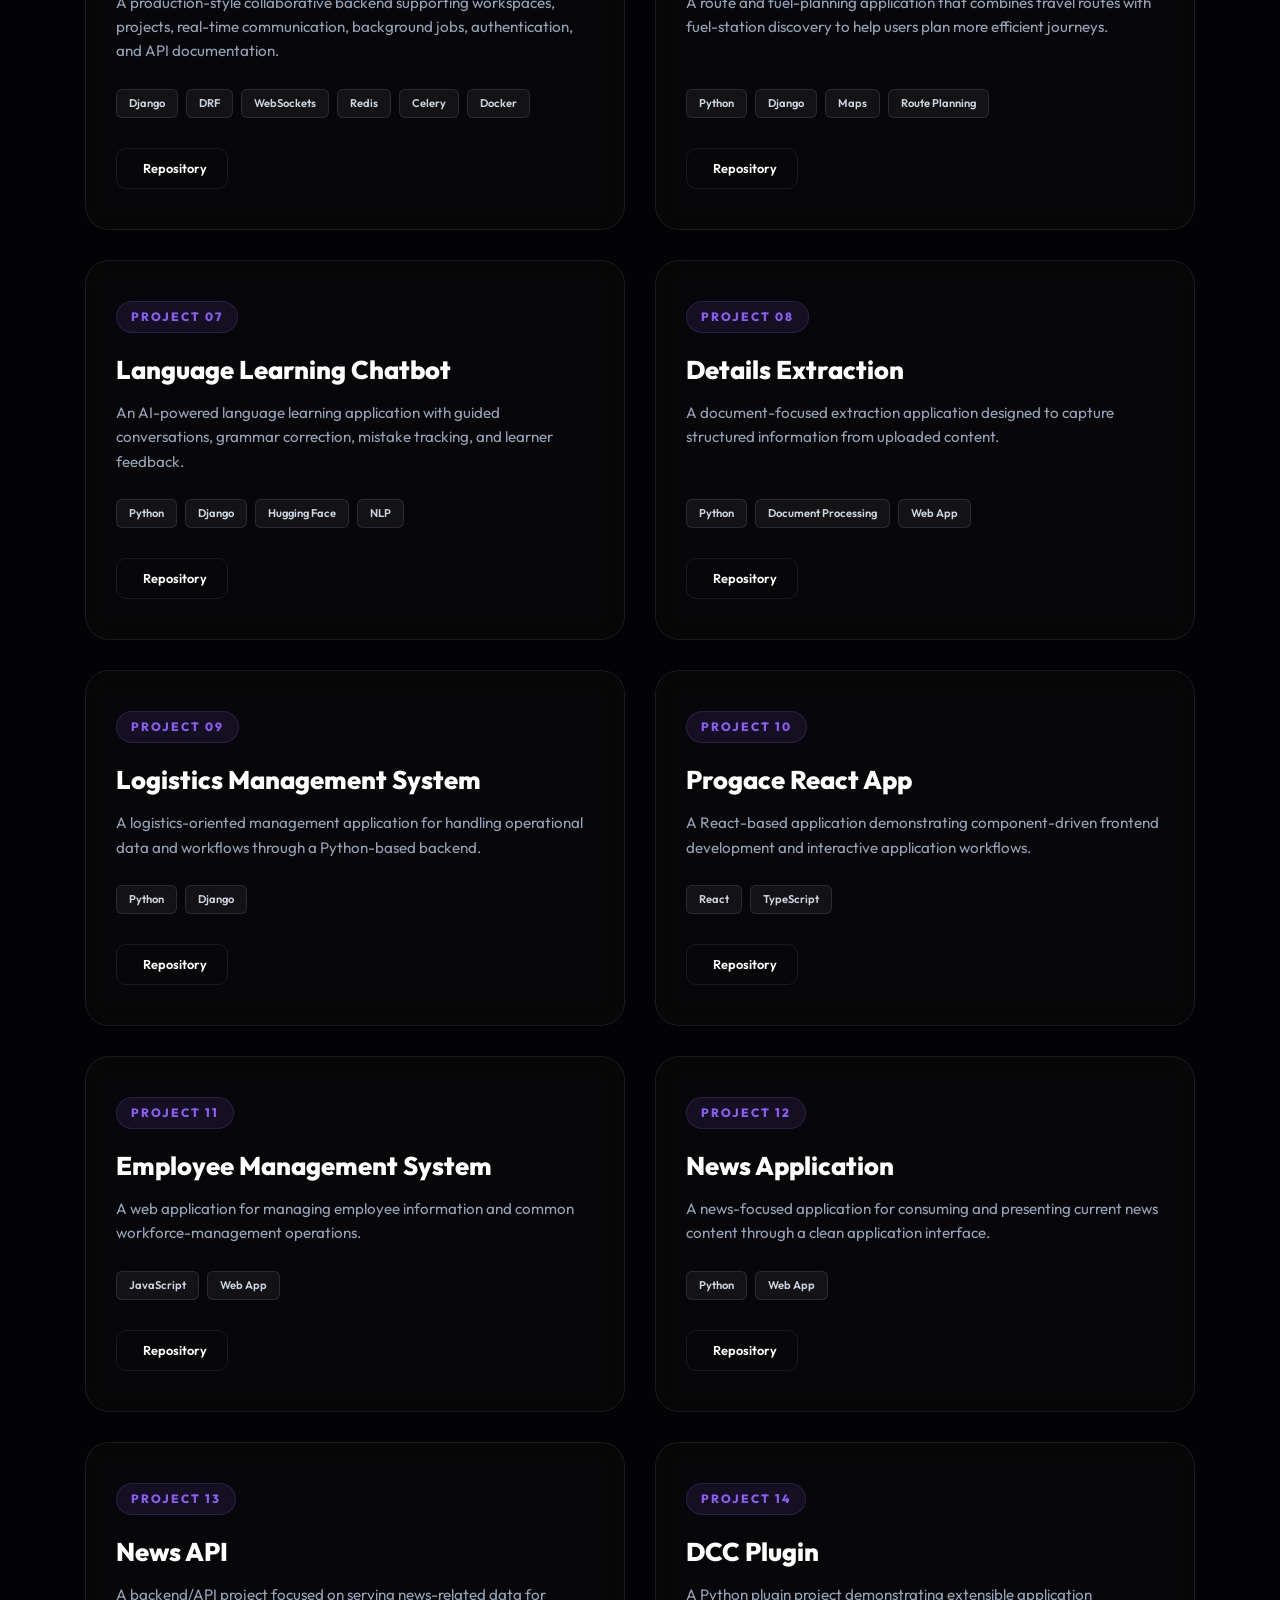
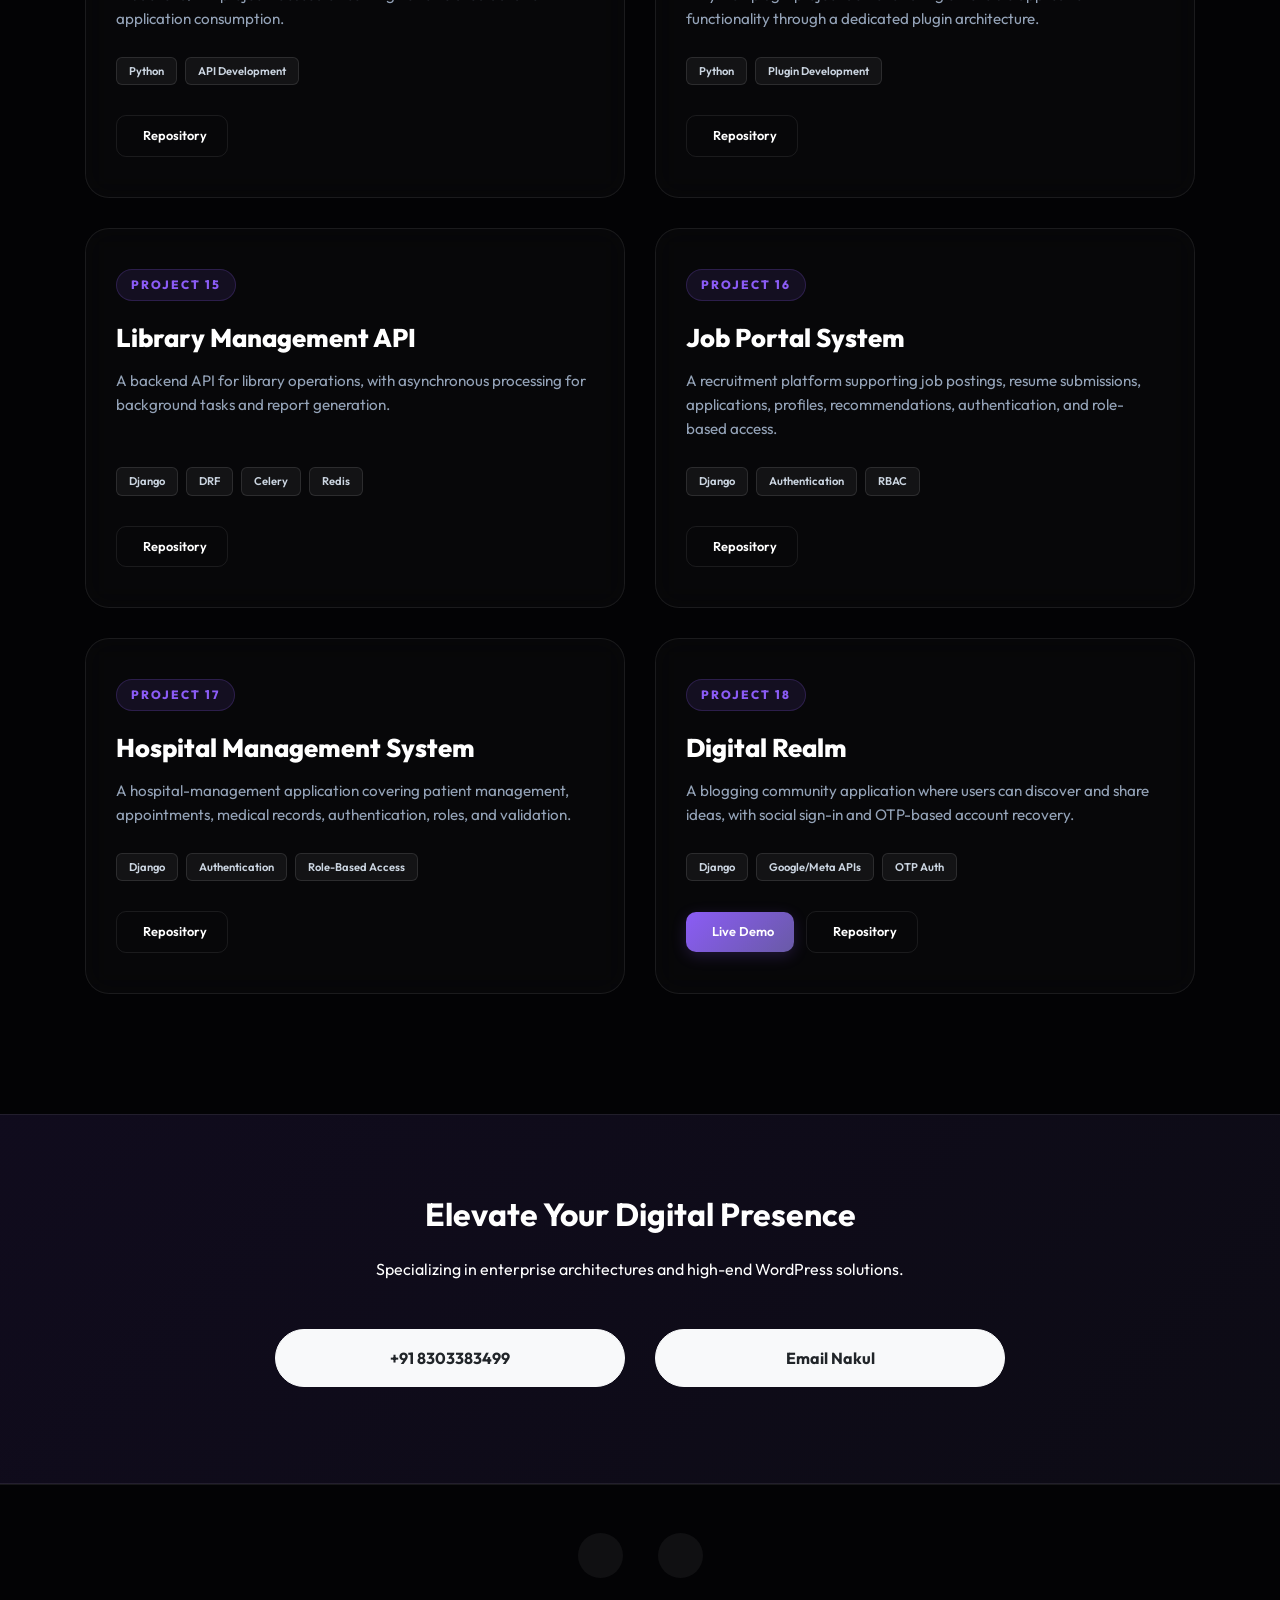
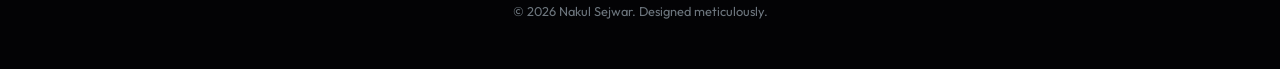
==== commit f4116a3d: "Update python-projects.html" ====
--- a/python-projects.html
+++ b/python-projects.html
@@ -394,7 +394,7 @@
                 style="color: var(--accent); letter-spacing: 5px; font-weight: 800; text-transform: uppercase; font-size: 0.8rem;">
                 Master Suite</p>
             <h2 class="reveal section-title">Selected Projects</h2>
-            <p class="reveal project-count">17 selected projects from my public GitHub portfolio — focused on AI,
+            <p class="reveal project-count">18 selected projects from my public GitHub portfolio — focused on AI,
                 backend engineering, APIs, and real-world applications.</p>
 
             <div class="projects-grid text-left">
@@ -473,6 +473,33 @@
                         <div class="project-meta">
                             <span class="project-number">Project 04</span>
                         </div>
+                        <h5 class="blog-card-title">Novi — AI Agent RAG</h5>
+                        <p class="blog-card-desc">An intelligent AI Agent that dynamically decides whether a query can
+                            be answered directly using an LLM or requires retrieving relevant information from internal
+                            documents using Retrieval-Augmented Generation (RAG). The system combines FastAPI,
+                            OpenAI-compatible models through OpenRouter, semantic vector search, source-aware responses,
+                            Docker, and cloud deployment.</p>
+                        <div class="tech-stack">
+                            <span>Python</span><span>FastAPI</span><span>OpenRouter</span><span>OpenAI
+                                Models</span><span>RAG</span><span>Embeddings</span><span>Vector
+                                Search</span><span>scikit-learn</span><span>Docker</span><span>Render</span>
+                        </div>
+                        <div class="card-actions">
+                            <a href="https://novi-assistant.onrender.com/" target="_blank" rel="noopener noreferrer"
+                                class="btn btn-check-live"><i class="ti-world"></i> Live Demo</a>
+                            <a href="https://github.com/nakulsejwar/AI-Agent-RAG" target="_blank"
+                                rel="noopener noreferrer" class="btn btn-github"><i class="ti-github"></i>
+                                Repository</a>
+                        </div>
+                    </div>
+                </div>
+
+                <!-- Project 05 -->
+                <div class="blog-card reveal tilt-effect">
+                    <div class="blog-card-body">
+                        <div class="project-meta">
+                            <span class="project-number">Project 05</span>
+                        </div>
                         <h5 class="blog-card-title">Real-Time Collaborative Workspace</h5>
                         <p class="blog-card-desc">A production-style collaborative backend supporting workspaces,
                             projects, real-time communication, background jobs, authentication, and API documentation.
@@ -488,11 +515,11 @@
                     </div>
                 </div>
 
-                <!-- Project 05 -->
-                <div class="blog-card reveal tilt-effect">
-                    <div class="blog-card-body">
-                        <div class="project-meta">
-                            <span class="project-number">Project 05</span>
+                <!-- Project 06 -->
+                <div class="blog-card reveal tilt-effect">
+                    <div class="blog-card-body">
+                        <div class="project-meta">
+                            <span class="project-number">Project 06</span>
                         </div>
                         <h5 class="blog-card-title">FuelRoute</h5>
                         <p class="blog-card-desc">A route and fuel-planning application that combines travel routes with
@@ -507,11 +534,11 @@
                     </div>
                 </div>
 
-                <!-- Project 06 -->
-                <div class="blog-card reveal tilt-effect">
-                    <div class="blog-card-body">
-                        <div class="project-meta">
-                            <span class="project-number">Project 06</span>
+                <!-- Project 07 -->
+                <div class="blog-card reveal tilt-effect">
+                    <div class="blog-card-body">
+                        <div class="project-meta">
+                            <span class="project-number">Project 07</span>
                         </div>
                         <h5 class="blog-card-title">Language Learning Chatbot</h5>
                         <p class="blog-card-desc">An AI-powered language learning application with guided conversations,
@@ -527,11 +554,11 @@
                     </div>
                 </div>
 
-                <!-- Project 07 -->
-                <div class="blog-card reveal tilt-effect">
-                    <div class="blog-card-body">
-                        <div class="project-meta">
-                            <span class="project-number">Project 07</span>
+                <!-- Project 08 -->
+                <div class="blog-card reveal tilt-effect">
+                    <div class="blog-card-body">
+                        <div class="project-meta">
+                            <span class="project-number">Project 08</span>
                         </div>
                         <h5 class="blog-card-title">Details Extraction</h5>
                         <p class="blog-card-desc">A document-focused extraction application designed to capture
@@ -547,11 +574,11 @@
                     </div>
                 </div>
 
-                <!-- Project 08 -->
-                <div class="blog-card reveal tilt-effect">
-                    <div class="blog-card-body">
-                        <div class="project-meta">
-                            <span class="project-number">Project 08</span>
+                <!-- Project 09 -->
+                <div class="blog-card reveal tilt-effect">
+                    <div class="blog-card-body">
+                        <div class="project-meta">
+                            <span class="project-number">Project 09</span>
                         </div>
                         <h5 class="blog-card-title">Logistics Management System</h5>
                         <p class="blog-card-desc">A logistics-oriented management application for handling operational
@@ -567,11 +594,11 @@
                     </div>
                 </div>
 
-                <!-- Project 09 -->
-                <div class="blog-card reveal tilt-effect">
-                    <div class="blog-card-body">
-                        <div class="project-meta">
-                            <span class="project-number">Project 09</span>
+                <!-- Project 10 -->
+                <div class="blog-card reveal tilt-effect">
+                    <div class="blog-card-body">
+                        <div class="project-meta">
+                            <span class="project-number">Project 10</span>
                         </div>
                         <h5 class="blog-card-title">Progace React App</h5>
                         <p class="blog-card-desc">A React-based application demonstrating component-driven frontend
@@ -587,11 +614,11 @@
                     </div>
                 </div>
 
-                <!-- Project 10 -->
-                <div class="blog-card reveal tilt-effect">
-                    <div class="blog-card-body">
-                        <div class="project-meta">
-                            <span class="project-number">Project 10</span>
+                <!-- Project 11 -->
+                <div class="blog-card reveal tilt-effect">
+                    <div class="blog-card-body">
+                        <div class="project-meta">
+                            <span class="project-number">Project 11</span>
                         </div>
                         <h5 class="blog-card-title">Employee Management System</h5>
                         <p class="blog-card-desc">A web application for managing employee information and common
@@ -607,11 +634,11 @@
                     </div>
                 </div>
 
-                <!-- Project 11 -->
-                <div class="blog-card reveal tilt-effect">
-                    <div class="blog-card-body">
-                        <div class="project-meta">
-                            <span class="project-number">Project 11</span>
+                <!-- Project 12 -->
+                <div class="blog-card reveal tilt-effect">
+                    <div class="blog-card-body">
+                        <div class="project-meta">
+                            <span class="project-number">Project 12</span>
                         </div>
                         <h5 class="blog-card-title">News Application</h5>
                         <p class="blog-card-desc">A news-focused application for consuming and presenting current news
@@ -626,11 +653,11 @@
                     </div>
                 </div>
 
-                <!-- Project 12 -->
-                <div class="blog-card reveal tilt-effect">
-                    <div class="blog-card-body">
-                        <div class="project-meta">
-                            <span class="project-number">Project 12</span>
+                <!-- Project 13 -->
+                <div class="blog-card reveal tilt-effect">
+                    <div class="blog-card-body">
+                        <div class="project-meta">
+                            <span class="project-number">Project 13</span>
                         </div>
                         <h5 class="blog-card-title">News API</h5>
                         <p class="blog-card-desc">A backend/API project focused on serving news-related data for
@@ -645,11 +672,11 @@
                     </div>
                 </div>
 
-                <!-- Project 13 -->
-                <div class="blog-card reveal tilt-effect">
-                    <div class="blog-card-body">
-                        <div class="project-meta">
-                            <span class="project-number">Project 13</span>
+                <!-- Project 14 -->
+                <div class="blog-card reveal tilt-effect">
+                    <div class="blog-card-body">
+                        <div class="project-meta">
+                            <span class="project-number">Project 14</span>
                         </div>
                         <h5 class="blog-card-title">DCC Plugin</h5>
                         <p class="blog-card-desc">A Python plugin project demonstrating extensible application
@@ -665,11 +692,11 @@
                     </div>
                 </div>
 
-                <!-- Project 14 -->
-                <div class="blog-card reveal tilt-effect">
-                    <div class="blog-card-body">
-                        <div class="project-meta">
-                            <span class="project-number">Project 14</span>
+                <!-- Project 15 -->
+                <div class="blog-card reveal tilt-effect">
+                    <div class="blog-card-body">
+                        <div class="project-meta">
+                            <span class="project-number">Project 15</span>
                         </div>
                         <h5 class="blog-card-title">Library Management API</h5>
                         <p class="blog-card-desc">A backend API for library operations, with asynchronous processing for
@@ -685,11 +712,11 @@
                     </div>
                 </div>
 
-                <!-- Project 15 -->
-                <div class="blog-card reveal tilt-effect">
-                    <div class="blog-card-body">
-                        <div class="project-meta">
-                            <span class="project-number">Project 15</span>
+                <!-- Project 16 -->
+                <div class="blog-card reveal tilt-effect">
+                    <div class="blog-card-body">
+                        <div class="project-meta">
+                            <span class="project-number">Project 16</span>
                         </div>
                         <h5 class="blog-card-title">Job Portal System</h5>
                         <p class="blog-card-desc">A recruitment platform supporting job postings, resume submissions,
@@ -705,11 +732,11 @@
                     </div>
                 </div>
 
-                <!-- Project 16 -->
-                <div class="blog-card reveal tilt-effect">
-                    <div class="blog-card-body">
-                        <div class="project-meta">
-                            <span class="project-number">Project 16</span>
+                <!-- Project 17 -->
+                <div class="blog-card reveal tilt-effect">
+                    <div class="blog-card-body">
+                        <div class="project-meta">
+                            <span class="project-number">Project 17</span>
                         </div>
                         <h5 class="blog-card-title">Hospital Management System</h5>
                         <p class="blog-card-desc">A hospital-management application covering patient management,
@@ -725,11 +752,11 @@
                     </div>
                 </div>
 
-                <!-- Project 17 -->
-                <div class="blog-card reveal tilt-effect">
-                    <div class="blog-card-body">
-                        <div class="project-meta">
-                            <span class="project-number">Project 17</span>
+                <!-- Project 18 -->
+                <div class="blog-card reveal tilt-effect">
+                    <div class="blog-card-body">
+                        <div class="project-meta">
+                            <span class="project-number">Project 18</span>
                         </div>
                         <h5 class="blog-card-title">Digital Realm</h5>
                         <p class="blog-card-desc">A blogging community application where users can discover and share
